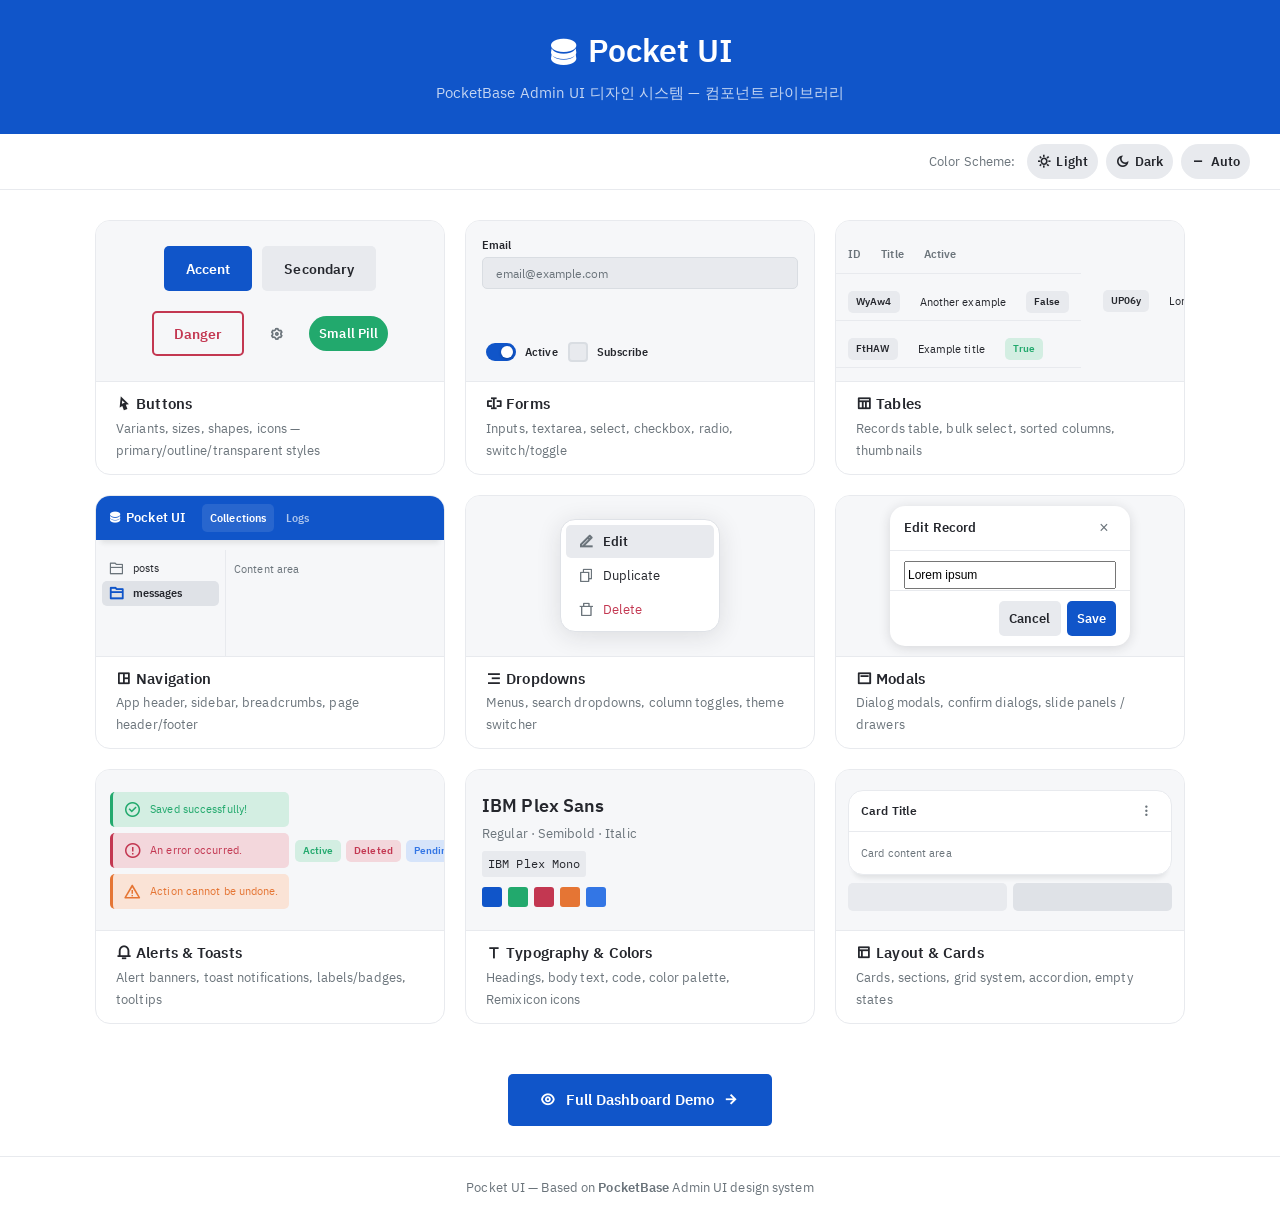
==== index.html @ 9f8cbbcb "Init Pocket UI" ====
<!DOCTYPE html>
<html lang="ko" data-color-scheme="light">
<head>
    <meta charset="UTF-8">
    <meta name="viewport" content="width=device-width, initial-scale=1.0">
    <title>Pocket UI — Component Library</title>
    <link rel="stylesheet" href="lib/fonts/remixicon/remixicon.css">
    <link rel="stylesheet" href="common.css">
    <link rel="stylesheet" href="components/css/typography.css">
    <link rel="stylesheet" href="components/css/buttons.css">
    <link rel="stylesheet" href="components/css/forms.css">
    <link rel="stylesheet" href="components/css/navigation.css">
    <link rel="stylesheet" href="components/css/dropdowns.css">
    <link rel="stylesheet" href="components/css/tables.css">
    <link rel="stylesheet" href="components/css/modals.css">
    <link rel="stylesheet" href="components/css/alerts.css">
    <link rel="stylesheet" href="components/css/loader.css">
    <link rel="stylesheet" href="components/css/layout.css">
    <style>
        .hero {
            background: var(--accentColor);
            color: #fff;
            padding: var(--spacing) var(--smSpacing);
            text-align: center;
        }
        .hero h1 { color: #fff; margin-bottom: 8px; font-size: 32px; }
        .hero p { color: rgba(255,255,255,0.75); margin: 0; font-size: var(--lgFontSize); }
        .components-grid {
            display: grid;
            grid-template-columns: repeat(auto-fill, minmax(280px, 1fr));
            gap: var(--smSpacing);
            padding: var(--spacing);
            max-width: var(--lgWrapperWidth);
            margin: 0 auto;
        }
        .component-card {
            display: flex;
            flex-direction: column;
            background: var(--surfaceColor);
            border: 1px solid var(--surfaceAlt2Color);
            border-radius: var(--lgBorderRadius);
            overflow: hidden;
            text-decoration: none;
            transition: box-shadow var(--animationSpeed), transform var(--animationSpeed);
        }
        .component-card:hover {
            box-shadow: 0 4px 20px rgba(34,36,42,0.10);
            transform: translateY(-2px);
            text-decoration: none;
        }
        .card-preview {
            height: 160px;
            display: flex;
            align-items: center;
            justify-content: center;
            gap: 10px;
            padding: var(--smSpacing);
            background: var(--surfaceAlt1Color);
            flex-wrap: wrap;
            overflow: hidden;
            pointer-events: none;
        }
        .card-info {
            padding: var(--tableSpacing) var(--smSpacing);
            border-top: 1px solid var(--surfaceAlt2Color);
        }
        .card-info h4 {
            font-size: var(--lgFontSize);
            margin-bottom: 4px;
            color: var(--surfaceTxtColor);
        }
        .card-info p {
            font-size: var(--smFontSize);
            color: var(--surfaceTxtHintColor);
            margin: 0;
        }
        .theme-bar {
            display: flex;
            align-items: center;
            justify-content: flex-end;
            gap: var(--siblingSpacing);
            padding: 10px var(--spacing);
            border-bottom: 1px solid var(--surfaceAlt2Color);
            background: var(--surfaceColor);
        }
        .theme-bar span {
            font-size: var(--smFontSize);
            color: var(--surfaceTxtHintColor);
            margin-right: 4px;
        }
    </style>
</head>
<body>

<div class="hero">
    <h1><i class="ri-database-2-fill" aria-hidden="true" style="vertical-align:middle;margin-right:8px;"></i>Pocket UI</h1>
    <p>PocketBase Admin UI 디자인 시스템 — 컴포넌트 라이브러리</p>
</div>

<div class="theme-bar">
    <span>Color Scheme:</span>
    <button class="btn sm pill secondary" data-theme-btn="light">
        <i class="ri-sun-line"></i> Light
    </button>
    <button class="btn sm pill secondary" data-theme-btn="dark">
        <i class="ri-moon-line"></i> Dark
    </button>
    <button class="btn sm pill secondary" data-theme-btn="auto">
        <i class="ri-subtract-line"></i> Auto
    </button>
</div>

<div class="components-grid">

    <!-- Buttons -->
    <a href="pages/buttons.html" class="component-card">
        <div class="card-preview">
            <button class="btn accent">Accent</button>
            <button class="btn secondary">Secondary</button>
            <button class="btn outline danger">Danger</button>
            <button class="btn circle transparent secondary"><i class="ri-settings-3-line"></i></button>
            <button class="btn sm pill success">Small Pill</button>
        </div>
        <div class="card-info">
            <h4><i class="ri-cursor-line" aria-hidden="true"></i> Buttons</h4>
            <p>Variants, sizes, shapes, icons — primary/outline/transparent styles</p>
        </div>
    </a>

    <!-- Forms -->
    <a href="pages/forms.html" class="component-card">
        <div class="card-preview" style="flex-direction:column; align-items:stretch; padding: 16px;">
            <div class="field" style="gap:4px;">
                <label style="font-size:11px; font-weight:600;">Email</label>
                <input type="text" placeholder="email@example.com" style="height:32px; font-size:12px; pointer-events:none;">
            </div>
            <div style="display:flex; gap:6px; margin-top:6px;">
                <div class="field" style="flex-direction:row;align-items:center;gap:6px;flex:0 0 auto;">
                    <input type="checkbox" class="switch sm" checked style="pointer-events:none;">
                    <label style="font-size:11px;margin:0;">Active</label>
                </div>
                <div class="field" style="flex-direction:row;align-items:center;gap:6px;flex:0 0 auto;">
                    <input type="checkbox" id="idx-chk" style="pointer-events:none;">
                    <label for="idx-chk" style="font-size:11px;margin:0;">Subscribe</label>
                </div>
            </div>
        </div>
        <div class="card-info">
            <h4><i class="ri-input-field" aria-hidden="true"></i> Forms</h4>
            <p>Inputs, textarea, select, checkbox, radio, switch/toggle</p>
        </div>
    </a>

    <!-- Tables -->
    <a href="pages/tables.html" class="component-card">
        <div class="card-preview" style="padding:0; align-items:stretch; flex-direction:column;">
            <div style="padding:8px 12px; background:var(--surfaceAlt1Color); font-size:11px; font-weight:600; color:var(--surfaceTxtHintColor); display:flex; gap:20px; border-bottom:1px solid var(--surfaceAlt2Color);">
                <span>ID</span><span>Title</span><span>Active</span>
            </div>
            <div style="padding:7px 12px; font-size:11px; border-bottom:1px solid var(--surfaceAlt2Color); display:flex; gap:20px;">
                <span class="label" style="font-size:10px;">WyAw4</span>
                <span>Another example</span>
                <span class="label" style="font-size:10px;">False</span>
            </div>
            <div style="padding:7px 12px; font-size:11px; border-bottom:1px solid var(--surfaceAlt2Color); display:flex; gap:20px;">
                <span class="label" style="font-size:10px;">FtHAW</span>
                <span>Example title</span>
                <span class="label success" style="font-size:10px;">True</span>
            </div>
            <div style="padding:7px 12px; font-size:11px; display:flex; gap:20px;">
                <span class="label" style="font-size:10px;">UP06y</span>
                <span>Lorem ipsum</span>
                <span class="label" style="font-size:10px;">False</span>
            </div>
        </div>
        <div class="card-info">
            <h4><i class="ri-table-line" aria-hidden="true"></i> Tables</h4>
            <p>Records table, bulk select, sorted columns, thumbnails</p>
        </div>
    </a>

    <!-- Navigation -->
    <a href="pages/navigation.html" class="component-card">
        <div class="card-preview" style="padding:0; flex-direction:column; align-items:stretch; justify-content:flex-start;">
            <header class="app-header accent-surface" style="height:44px; padding:0 12px; flex-shrink:0;">
                <span style="color:#fff; font-weight:600; font-size:13px;"><i class="ri-database-2-fill" style="margin-right:4px;"></i>Pocket UI</span>
                <div style="display:flex; gap:4px; margin-left:8px;">
                    <span class="header-link active" style="height:28px; padding:0 8px; font-size:11px;">Collections</span>
                    <span class="header-link" style="height:28px; padding:0 8px; font-size:11px;">Logs</span>
                </div>
            </header>
            <div style="display:flex; flex:1; min-height:0; overflow:hidden;">
                <div class="page-sidebar" style="width:130px; min-height:0;">
                    <div style="padding:6px;">
                        <button class="nav-item" style="font-size:11px; padding:4px 6px;"><i class="ri-folder-2-line"></i><span>posts</span></button>
                        <button class="nav-item active" style="font-size:11px; padding:4px 6px;"><i class="ri-folder-2-line"></i><span>messages</span></button>
                    </div>
                </div>
                <div style="flex:1; padding:8px; font-size:11px; color:var(--surfaceTxtHintColor);">Content area</div>
            </div>
        </div>
        <div class="card-info">
            <h4><i class="ri-layout-2-line" aria-hidden="true"></i> Navigation</h4>
            <p>App header, sidebar, breadcrumbs, page header/footer</p>
        </div>
    </a>

    <!-- Dropdowns -->
    <a href="pages/dropdowns.html" class="component-card">
        <div class="card-preview">
            <div style="position:relative;">
                <div class="dropdown" style="position:static; display:flex; min-width:160px; pointer-events:none;">
                    <button class="dropdown-item active"><i class="ri-edit-2-line"></i> Edit</button>
                    <button class="dropdown-item"><i class="ri-file-copy-line"></i> Duplicate</button>
                    <button class="dropdown-item txt-danger"><i class="ri-delete-bin-7-line"></i> Delete</button>
                </div>
            </div>
        </div>
        <div class="card-info">
            <h4><i class="ri-menu-3-line" aria-hidden="true"></i> Dropdowns</h4>
            <p>Menus, search dropdowns, column toggles, theme switcher</p>
        </div>
    </a>

    <!-- Modals -->
    <a href="pages/modals.html" class="component-card">
        <div class="card-preview" style="flex-direction:column; padding:10px;">
            <div class="modal" style="position:static; max-width:240px; animation:none; transform:none; box-shadow:0 2px 12px rgba(34,36,42,0.15); pointer-events:none;">
                <div class="modal-header" style="padding:10px 14px;">
                    <span class="modal-title" style="font-size:13px;">Edit Record</span>
                    <button class="modal-close-btn" style="width:24px;height:24px;font-size:16px;">×</button>
                </div>
                <div class="modal-content" style="padding:10px 14px;">
                    <input type="text" value="Lorem ipsum" style="font-size:12px; height:28px; width:100%;">
                </div>
                <div class="modal-footer" style="padding:10px 14px; gap:6px;">
                    <button class="btn sm secondary">Cancel</button>
                    <button class="btn sm accent">Save</button>
                </div>
            </div>
        </div>
        <div class="card-info">
            <h4><i class="ri-layout-top-2-line" aria-hidden="true"></i> Modals</h4>
            <p>Dialog modals, confirm dialogs, slide panels / drawers</p>
        </div>
    </a>

    <!-- Alerts -->
    <a href="pages/alerts.html" class="component-card">
        <div class="card-preview" style="flex-direction:column; align-items:stretch; padding: 10px 14px; gap:6px;">
            <div class="alert success" style="padding:6px 10px; font-size:11px;">
                <i class="ri-checkbox-circle-line"></i>
                <span>Saved successfully!</span>
            </div>
            <div class="alert danger" style="padding:6px 10px; font-size:11px;">
                <i class="ri-error-warning-line"></i>
                <span>An error occurred.</span>
            </div>
            <div class="alert warning" style="padding:6px 10px; font-size:11px;">
                <i class="ri-alert-line"></i>
                <span>Action cannot be undone.</span>
            </div>
            <div style="display:flex; gap:5px; margin-top:2px;">
                <span class="label success" style="font-size:10px;">Active</span>
                <span class="label danger" style="font-size:10px;">Deleted</span>
                <span class="label info" style="font-size:10px;">Pending</span>
            </div>
        </div>
        <div class="card-info">
            <h4><i class="ri-notification-3-line" aria-hidden="true"></i> Alerts & Toasts</h4>
            <p>Alert banners, toast notifications, labels/badges, tooltips</p>
        </div>
    </a>

    <!-- Typography -->
    <a href="pages/typography.html" class="component-card">
        <div class="card-preview" style="flex-direction:column; align-items:flex-start; padding: 14px 16px; gap:6px;">
            <h4 style="margin:0; font-size:18px;">IBM Plex Sans</h4>
            <p style="margin:0; font-size:13px; color:var(--surfaceTxtHintColor);">Regular · Semibold · Italic</p>
            <code style="font-family:var(--monoFontFamily); font-size:12px; background:var(--surfaceAlt2Color); padding:2px 6px; border-radius:3px;">IBM Plex Mono</code>
            <div style="display:flex; gap:6px; margin-top:4px;">
                <div style="width:20px;height:20px;border-radius:3px;background:#1055c9;"></div>
                <div style="width:20px;height:20px;border-radius:3px;background:#22a96d;"></div>
                <div style="width:20px;height:20px;border-radius:3px;background:#c33751;"></div>
                <div style="width:20px;height:20px;border-radius:3px;background:#e57534;"></div>
                <div style="width:20px;height:20px;border-radius:3px;background:#3376e5;"></div>
            </div>
        </div>
        <div class="card-info">
            <h4><i class="ri-text" aria-hidden="true"></i> Typography & Colors</h4>
            <p>Headings, body text, code, color palette, Remixicon icons</p>
        </div>
    </a>

    <!-- Layout -->
    <a href="pages/layout.html" class="component-card">
        <div class="card-preview" style="flex-direction:column; align-items:stretch; padding:12px; gap:8px;">
            <div class="card" style="padding:0; pointer-events:none;">
                <div class="card-header" style="padding:8px 12px;">
                    <span class="card-title" style="font-size:12px;">Card Title</span>
                    <button class="btn sm circle transparent secondary" style="width:24px;height:24px;"><i class="ri-more-2-line" style="font-size:14px;"></i></button>
                </div>
                <div class="card-content" style="padding:10px 12px; font-size:11px; color:var(--surfaceTxtHintColor);">Card content area</div>
            </div>
            <div style="display:grid; grid-template-columns:1fr 1fr; gap:6px;">
                <div style="height:28px; background:var(--surfaceAlt2Color); border-radius:var(--borderRadius);"></div>
                <div style="height:28px; background:var(--surfaceAlt3Color); border-radius:var(--borderRadius);"></div>
            </div>
        </div>
        <div class="card-info">
            <h4><i class="ri-layout-3-line" aria-hidden="true"></i> Layout & Cards</h4>
            <p>Cards, sections, grid system, accordion, empty states</p>
        </div>
    </a>

</div>

<!-- Full Demo Page Link -->
<div style="text-align:center; padding: var(--smSpacing) var(--spacing) var(--spacing);">
    <a href="pages/demo.html" class="btn lg accent next">
        <i class="ri-eye-line"></i>
        <span>Full Dashboard Demo</span>
        <i class="ri-arrow-right-line"></i>
    </a>
</div>

<footer style="text-align:center; padding: var(--smSpacing); border-top: 1px solid var(--surfaceAlt2Color); color: var(--surfaceTxtHintColor); font-size: var(--smFontSize);">
    Pocket UI — Based on <strong>PocketBase</strong> Admin UI design system
</footer>

<script src="components/js/theme.js"></script>
</body>
</html>
---- common.css ----
/* =========================================================
   Pocket UI — common.css
   Design system based on PocketBase Admin UI
   ========================================================= */

/* --- Fonts --- */
@font-face {
    font-display: block;
    font-family: "IBM Plex Sans";
    font-style: normal;
    font-weight: 400;
    src: url(lib/fonts/ibm-plex-sans/ibm-plex-sans-regular.woff2) format("woff2");
}
@font-face {
    font-display: block;
    font-family: "IBM Plex Sans";
    font-style: italic;
    font-weight: 400;
    src: url(lib/fonts/ibm-plex-sans/ibm-plex-sans-italic.woff2) format("woff2");
}
@font-face {
    font-display: block;
    font-family: "IBM Plex Sans";
    font-style: normal;
    font-weight: 600;
    src: url(lib/fonts/ibm-plex-sans/ibm-plex-sans-600.woff2) format("woff2");
}
@font-face {
    font-display: swap;
    font-family: "IBM Plex Mono";
    font-style: normal;
    font-weight: 400;
    src: url(lib/fonts/ibm-plex-mono/ibm-plex-mono-regular.woff2) format("woff2");
}
@font-face {
    font-display: swap;
    font-family: "IBM Plex Mono";
    font-style: normal;
    font-weight: 600;
    src: url(lib/fonts/ibm-plex-mono/ibm-plex-mono-600.woff2) format("woff2");
}

/* --- Design Tokens (Light Theme) --- */
:root {
    /* Typography */
    --fontFamily: "IBM Plex Sans", system-ui, -apple-system, sans-serif;
    --monoFontFamily: "IBM Plex Mono", "Courier New", monospace;
    --fontSize: 14px;
    --smFontSize: 13px;
    --lgFontSize: 15px;
    --lineHeight: 22px;
    --smLineHeight: 16px;
    --lgLineHeight: 24px;

    /* Spacing */
    --spacing: 30px;
    --smSpacing: 20px;
    --sidebarSpacing: 14px;
    --tableSpacing: 12px;
    --siblingSpacing: 8px;
    --gridGap: 20px;

    /* Sizes */
    --btnHeight: 45px;
    --smBtnHeight: 35px;
    --lgBtnHeight: 52px;
    --borderRadius: 5px;
    --lgBorderRadius: 15px;
    --inputPadding: 13px;
    --inputBorderRadius: var(--borderRadius);
    --checkboxSize: 20px;

    /* Layout */
    --pageSidebarWidth: 240px;
    --wrapperWidth: 840px;
    --smWrapperWidth: 430px;
    --lgWrapperWidth: 1150px;

    /* Shadows */
    --boxShadow: 0px 8px 5px -5px #2224241a;
    --leftBoxShadow: -1px 0px 5px 0 #2224241a;
    --rightBoxShadow: 1px 0px 5px 0 #2224241a;
    --topScrollShadow: 0px 2px 8px 1px #22242426;
    --bottomScrollShadow: 0px -2px 8px 1px #22242426;
    --leftScrollShadow: 3px 0px 5px 0px #22242433;
    --rightScrollShadow: -3px 0px 5px 0px #22242433;

    /* Animations */
    --animationSpeed: 0.15s;
    --activeAnimationSpeed: 70ms;
    --modalAnimationSpeed: 0.2s;
    --slideAnimationSpeed: 0.2s;
    --loaderAnimationSpeed: 1.2s;

    /* Brand Colors */
    --accentColor: #1055c9;
    --accentTxtColor: #fff;
    --accentTxtHintColor: color-mix(in srgb, var(--accentTxtColor), transparent 40%);
    --accentTxtDisabledColor: color-mix(in srgb, var(--accentTxtColor), transparent 50%);
    --accentAlt1Color: color-mix(in srgb, var(--accentColor), white 10%);
    --accentAlt2Color: color-mix(in srgb, var(--accentColor), white 15%);

    /* Semantic Colors */
    --primaryColor: #25272d;
    --primaryTxtColor: #fff;
    --primaryTxtHintColor: color-mix(in srgb, var(--primaryTxtColor), transparent 35%);
    --primaryTxtDisabledColor: color-mix(in srgb, var(--primaryTxtColor), transparent 50%);

    --secondaryColor: #e8eaee;
    --secondaryTxtColor: var(--primaryColor);
    --secondaryTxtHintColor: color-mix(in srgb, var(--secondaryTxtColor), transparent 35%);
    --secondaryTxtDisabledColor: color-mix(in srgb, var(--secondaryTxtColor), transparent 50%);

    --successColor: #22a96d;
    --successTxtColor: var(--primaryTxtColor);
    --successTxtHintColor: var(--primaryTxtHintColor);
    --successTxtDisabledColor: var(--primaryTxtDisabledColor);

    --dangerColor: #c33751;
    --dangerTxtColor: var(--primaryTxtColor);
    --dangerTxtHintColor: var(--primaryTxtHintColor);
    --dangerTxtDisabledColor: var(--primaryTxtDisabledColor);

    --warningColor: #e57534;
    --warningTxtColor: var(--primaryTxtColor);
    --warningTxtHintColor: var(--primaryTxtHintColor);
    --warningTxtDisabledColor: var(--primaryTxtDisabledColor);

    --infoColor: #3376e5;
    --infoTxtColor: var(--primaryTxtColor);
    --infoTxtHintColor: var(--primaryTxtHintColor);
    --infoTxtDisabledColor: var(--primaryTxtDisabledColor);

    /* Surface Colors (Light) */
    --surfaceColor: #fff;
    --surfaceAlt1Color: #f6f7f9;
    --surfaceAlt2Color: #e8eaee;
    --surfaceAlt3Color: #dfe2e7;
    --surfaceAlt4Color: #d9dde2;
    --surfaceAlt5Color: #d1d6dc;
    --surfaceTxtColor: #25272d;
    --surfaceTxtHintColor: #6b747b;
    --surfaceTxtDisabledColor: #abaeba;
    --surfaceAccentColor: color-mix(in srgb, var(--accentColor), white 80%);
    --surfaceInfoColor: color-mix(in srgb, var(--infoColor), white 80%);
    --surfaceSuccessColor: color-mix(in srgb, var(--successColor), white 80%);
    --surfaceWarningColor: color-mix(in srgb, var(--warningColor), white 80%);
    --surfaceDangerColor: color-mix(in srgb, var(--dangerColor), white 80%);

    /* Input */
    --inputColor: var(--surfaceAlt2Color);
    --inputFocusColor: var(--surfaceAlt3Color);
    --inputBorderColor: var(--surfaceAlt4Color);

    /* Selection */
    --selectionColor: #22242a38;

    /* Links */
    --linkColor: var(--surfaceTxtColor);
    --linkFocusColor: var(--surfaceTxtColor);

    /* Overlays */
    --modalOverlayColor: #22242a38;
    --tooltipTxtColor: #fff;
    --tooltipSurfaceColor: #222424e6;

    /* Prism / Code Highlighting */
    --prismBg: var(--surfaceAlt1Color);
    --prismTxtColor: var(--surfaceTxtColor);
    --prismStringColor: #22a96d;
    --prismNumberColor: #e57534;
    --prismKeywordColor: #1055c9;
    --prismPropertyColor: #c33751;
    --prismCommentColor: var(--surfaceTxtHintColor);
    --prismPunctuationColor: var(--surfaceTxtHintColor);
    --prismFunctionColor: #3376e5;
    --prismBooleanColor: #e57534;
}

/* --- Dark Theme --- */
[data-color-scheme="dark"] {
    --surfaceColor: #1f1f1f;
    --surfaceTxtColor: #dedede;
    --surfaceTxtHintColor: color-mix(in srgb, var(--surfaceTxtColor), transparent 45%);
    --surfaceTxtDisabledColor: color-mix(in srgb, var(--surfaceTxtColor), transparent 65%);
    --surfaceAlt1Color: color-mix(in srgb, var(--surfaceColor), white 3%);
    --surfaceAlt2Color: color-mix(in srgb, var(--surfaceColor), white 7%);
    --surfaceAlt3Color: color-mix(in srgb, var(--surfaceColor), white 12%);
    --surfaceAlt4Color: color-mix(in srgb, var(--surfaceColor), white 14%);
    --surfaceAlt5Color: color-mix(in srgb, var(--surfaceColor), white 16%);
    --primaryColor: #161616;
    --primaryTxtColor: var(--surfaceTxtColor);
    --primaryTxtHintColor: color-mix(in srgb, var(--primaryTxtColor), transparent 35%);
    --primaryTxtDisabledColor: color-mix(in srgb, var(--primaryTxtColor), transparent 50%);
    --secondaryColor: var(--surfaceAlt2Color);
    --secondaryTxtColor: var(--surfaceTxtColor);
    --infoColor: #4273bd;
    --infoTxtColor: var(--surfaceTxtColor);
    --surfaceInfoColor: color-mix(in srgb, var(--infoColor), var(--surfaceColor) 45%);
    --successColor: #27865d;
    --successTxtColor: var(--surfaceTxtColor);
    --surfaceSuccessColor: color-mix(in srgb, var(--successColor), var(--surfaceColor) 45%);
    --warningColor: #cf4e17;
    --warningTxtColor: var(--surfaceTxtColor);
    --surfaceWarningColor: color-mix(in srgb, var(--warningColor), var(--surfaceColor) 45%);
    --dangerColor: #bb303e;
    --dangerTxtColor: var(--surfaceTxtColor);
    --surfaceDangerColor: color-mix(in srgb, var(--dangerColor), var(--surfaceColor) 45%);
    --selectionColor: #ffffff38;
    --modalOverlayColor: #00000073;
    --tooltipTxtColor: var(--surfaceTxtColor);
    --boxShadow: 0px 8px 5px -5px #0000004d;
    --leftBoxShadow: -1px 0px 5px 0 #0000004d;
    --rightBoxShadow: 1px 0px 5px 0 #0000004d;
    --topScrollShadow: 0px 2px 8px 1px #00000073;
    --bottomScrollShadow: 0px -2px 8px 1px #00000073;

    /* Prism / Code Highlighting (dark overrides) */
    --prismBg: color-mix(in srgb, var(--surfaceColor), black 20%);
    --prismStringColor: #4ade80;
    --prismNumberColor: #fb923c;
    --prismKeywordColor: #60a5fa;
    --prismPropertyColor: #f87171;
    --prismFunctionColor: #93c5fd;
    --prismBooleanColor: #fb923c;
}

@media (prefers-color-scheme: dark) {
    [data-color-scheme="auto"] {
        --surfaceColor: #1f1f1f;
        --surfaceTxtColor: #dedede;
        --surfaceTxtHintColor: color-mix(in srgb, var(--surfaceTxtColor), transparent 45%);
        --surfaceTxtDisabledColor: color-mix(in srgb, var(--surfaceTxtColor), transparent 65%);
        --surfaceAlt1Color: color-mix(in srgb, var(--surfaceColor), white 3%);
        --surfaceAlt2Color: color-mix(in srgb, var(--surfaceColor), white 7%);
        --surfaceAlt3Color: color-mix(in srgb, var(--surfaceColor), white 12%);
        --surfaceAlt4Color: color-mix(in srgb, var(--surfaceColor), white 14%);
        --surfaceAlt5Color: color-mix(in srgb, var(--surfaceColor), white 16%);
        --primaryColor: #161616;
        --primaryTxtColor: var(--surfaceTxtColor);
        --secondaryColor: var(--surfaceAlt2Color);
        --secondaryTxtColor: var(--surfaceTxtColor);
        --infoColor: #4273bd;
        --successColor: #27865d;
        --warningColor: #cf4e17;
        --dangerColor: #bb303e;
        --selectionColor: #ffffff38;
        --modalOverlayColor: #00000073;
        --boxShadow: 0px 8px 5px -5px #0000004d;
        --leftBoxShadow: -1px 0px 5px 0 #0000004d;
        --rightBoxShadow: 1px 0px 5px 0 #0000004d;
    }
}

/* --- Accent Surface --- */
.accent-surface {
    --surfaceColor: var(--accentColor);
    --surfaceTxtColor: #fff;
    --surfaceTxtHintColor: color-mix(in srgb, var(--surfaceTxtColor), transparent 35%);
    --surfaceTxtDisabledColor: color-mix(in srgb, var(--surfaceTxtColor), transparent 60%);
    --surfaceAlt1Color: color-mix(in srgb, var(--surfaceColor), white 5%);
    --surfaceAlt2Color: color-mix(in srgb, var(--surfaceColor), white 10%);
    --surfaceAlt3Color: color-mix(in srgb, var(--surfaceColor), white 20%);
    --surfaceAlt4Color: color-mix(in srgb, var(--surfaceColor), white 30%);
    --surfaceAlt5Color: color-mix(in srgb, var(--surfaceColor), white 40%);
    --inputColor: var(--surfaceAlt3Color);
    --inputFocusColor: var(--surfaceAlt4Color);
    --inputBorderColor: var(--surfaceAlt5Color);
    --selectionColor: var(--surfaceAccentColor);
    --linkColor: var(--surfaceTxtHintColor);
    --linkFocusColor: var(--surfaceTxtColor);
}

/* --- Reset & Base --- */
*, *::before, *::after {
    box-sizing: border-box;
}

html {
    font-size: var(--fontSize);
    line-height: var(--lineHeight);
    -webkit-text-size-adjust: 100%;
}

body {
    margin: 0;
    padding: 0;
    font-family: var(--fontFamily);
    font-size: var(--fontSize);
    line-height: var(--lineHeight);
    letter-spacing: 0.1px;
    color: var(--surfaceTxtColor);
    background: var(--surfaceColor);
    -webkit-font-smoothing: antialiased;
    -moz-osx-font-smoothing: grayscale;
}

::selection {
    background: var(--selectionColor);
}

h1, h2, h3, h4, h5, h6 {
    margin: 0 0 var(--smSpacing);
    font-weight: 600;
    line-height: 1.3;
    color: var(--surfaceTxtColor);
}

h1 { font-size: 28px; }
h2 { font-size: 24px; }
h3 { font-size: 20px; }
h4 { font-size: 18px; }
h5 { font-size: 16px; }
h6 { font-size: var(--lgFontSize); }

p {
    margin: 0 0 var(--smSpacing);
}

a {
    color: var(--linkColor);
    text-decoration: none;
    transition: opacity var(--animationSpeed);
}
a:hover, a:focus-visible {
    color: var(--linkFocusColor);
    text-decoration: underline;
}

hr {
    border: none;
    border-top: 1px solid var(--surfaceAlt2Color);
    margin: 5px 0;
}

code, pre {
    font-family: var(--monoFontFamily);
    font-size: var(--smFontSize);
}

img {
    max-width: 100%;
    display: block;
}

/* --- Scrollbar --- */
::-webkit-scrollbar {
    width: 5px;
    height: 5px;
}
::-webkit-scrollbar-track {
    background: transparent;
}
::-webkit-scrollbar-thumb {
    border-radius: 10px;
    background: var(--surfaceAlt3Color);
}
::-webkit-scrollbar-thumb:hover {
    background: var(--surfaceAlt5Color);
}

/* --- Layout --- */
.app {
    display: flex;
    flex-direction: column;
    min-height: 100vh;
    background: var(--surfaceColor);
}

.page {
    display: flex;
    flex: 1;
    overflow: hidden;
}

.page-content {
    flex: 1;
    overflow: auto;
    padding: var(--spacing);
}

.page-content.full-height {
    display: flex;
    flex-direction: column;
    height: 100%;
    padding: 0;
    overflow: hidden;
}

.wrapper {
    max-width: var(--wrapperWidth);
    margin: 0 auto;
    padding: 0 var(--spacing);
}

.wrapper.sm { max-width: var(--smWrapperWidth); }
.wrapper.lg { max-width: var(--lgWrapperWidth); }

/* --- Flexbox Utilities --- */
.flex        { display: flex; }
.inline-flex { display: inline-flex; }
.flex-wrap   { flex-wrap: wrap; }
.flex-nowrap { flex-wrap: nowrap; }
.flex-col    { flex-direction: column; }
.flex-fill   { flex: 1 1 auto; }
.flex-center { align-items: center; justify-content: center; }
.items-center   { align-items: center; }
.items-start    { align-items: flex-start; }
.items-end      { align-items: flex-end; }
.justify-center { justify-content: center; }
.justify-between{ justify-content: space-between; }
.justify-end    { justify-content: flex-end; }

/* --- Display --- */
.block        { display: block; }
.inline-block { display: inline-block; }
.hidden       { display: none !important; }
.full-width   { width: 100%; }
.full-height  { height: 100%; }

/* --- Gap --- */
.gap-0   { gap: 0 !important; }
.gap-5   { gap: 5px !important; }
.gap-10  { gap: 10px !important; }
.gap-15  { gap: 15px !important; }
.gap-20  { gap: 20px !important; }
.gap-25  { gap: 25px !important; }
.gap-30  { gap: 30px !important; }
.gap-sm  { gap: var(--smSpacing) !important; }
.gap-base{ gap: var(--spacing) !important; }
.gap-auto{ gap: auto !important; }

/* --- Margin --- */
.m-0    { margin: 0 !important; }
.m-t-0  { margin-top: 0 !important; }
.m-r-0  { margin-right: 0 !important; }
.m-b-0  { margin-bottom: 0 !important; }
.m-l-0  { margin-left: 0 !important; }
.m-5    { margin: 5px !important; }
.m-t-5  { margin-top: 5px !important; }
.m-r-5  { margin-right: 5px !important; }
.m-b-5  { margin-bottom: 5px !important; }
.m-l-5  { margin-left: 5px !important; }
.m-10   { margin: 10px !important; }
.m-t-10 { margin-top: 10px !important; }
.m-r-10 { margin-right: 10px !important; }
.m-b-10 { margin-bottom: 10px !important; }
.m-l-10 { margin-left: 10px !important; }
.m-15   { margin: 15px !important; }
.m-t-15 { margin-top: 15px !important; }
.m-r-15 { margin-right: 15px !important; }
.m-b-15 { margin-bottom: 15px !important; }
.m-l-15 { margin-left: 15px !important; }
.m-20   { margin: 20px !important; }
.m-t-20 { margin-top: 20px !important; }
.m-r-20 { margin-right: 20px !important; }
.m-b-20 { margin-bottom: 20px !important; }
.m-l-20 { margin-left: 20px !important; }
.m-auto { margin: auto !important; }
.m-t-auto { margin-top: auto !important; }
.m-r-auto { margin-right: auto !important; }
.m-b-auto { margin-bottom: auto !important; }
.m-l-auto { margin-left: auto !important; }
.m-t-sm { margin-top: var(--smSpacing) !important; }
.m-r-sm { margin-right: var(--smSpacing) !important; }
.m-b-sm { margin-bottom: var(--smSpacing) !important; }
.m-l-sm { margin-left: var(--smSpacing) !important; }
.m-t-base { margin-top: var(--spacing) !important; }
.m-r-base { margin-right: var(--spacing) !important; }
.m-b-base { margin-bottom: var(--spacing) !important; }
.m-l-base { margin-left: var(--spacing) !important; }

/* --- Padding --- */
.p-0    { padding: 0 !important; }
.p-t-0  { padding-top: 0 !important; }
.p-r-0  { padding-right: 0 !important; }
.p-b-0  { padding-bottom: 0 !important; }
.p-l-0  { padding-left: 0 !important; }
.p-5    { padding: 5px !important; }
.p-t-5  { padding-top: 5px !important; }
.p-r-5  { padding-right: 5px !important; }
.p-b-5  { padding-bottom: 5px !important; }
.p-l-5  { padding-left: 5px !important; }
.p-10   { padding: 10px !important; }
.p-t-10 { padding-top: 10px !important; }
.p-r-10 { padding-right: 10px !important; }
.p-b-10 { padding-bottom: 10px !important; }
.p-l-10 { padding-left: 10px !important; }
.p-15   { padding: 15px !important; }
.p-t-15 { padding-top: 15px !important; }
.p-r-15 { padding-right: 15px !important; }
.p-b-15 { padding-bottom: 15px !important; }
.p-l-15 { padding-left: 15px !important; }
.p-20   { padding: 20px !important; }
.p-t-20 { padding-top: 20px !important; }
.p-r-20 { padding-right: 20px !important; }
.p-b-20 { padding-bottom: 20px !important; }
.p-l-20 { padding-left: 20px !important; }
.p-sm   { padding: var(--smSpacing) !important; }
.p-t-sm { padding-top: var(--smSpacing) !important; }
.p-r-sm { padding-right: var(--smSpacing) !important; }
.p-b-sm { padding-bottom: var(--smSpacing) !important; }
.p-l-sm { padding-left: var(--smSpacing) !important; }
.p-base { padding: var(--spacing) !important; }
.p-t-base { padding-top: var(--spacing) !important; }
.p-r-base { padding-right: var(--spacing) !important; }
.p-b-base { padding-bottom: var(--spacing) !important; }
.p-l-base { padding-left: var(--spacing) !important; }

/* --- Scrollable --- */
.scrollable {
    overflow: auto;
    overscroll-behavior: contain;
}
.scrollable-x { overflow-x: auto; overflow-y: hidden; }
---- components/css/typography.css ----
/* =========================================================
   Pocket UI — typography.css
   ========================================================= */

/* --- Text Size --- */
.txt-sm   { font-size: var(--smFontSize) !important; line-height: var(--smLineHeight) !important; }
.txt-base { font-size: var(--fontSize) !important; line-height: var(--lineHeight) !important; }
.txt-lg   { font-size: var(--lgFontSize) !important; line-height: var(--lgLineHeight) !important; }

/* --- Text Weight --- */
.txt-bold   { font-weight: 600 !important; }
.txt-normal { font-weight: 400 !important; }

/* --- Text Alignment --- */
.txt-center { text-align: center !important; }
.txt-left   { text-align: left !important; }
.txt-right  { text-align: right !important; }

/* --- Text Transform --- */
.txt-upper { text-transform: uppercase !important; }
.txt-lower { text-transform: lowercase !important; }

/* --- Text Overflow --- */
.txt-ellipsis {
    overflow: hidden;
    text-overflow: ellipsis;
    white-space: nowrap;
    max-width: 100%;
}
.txt-nowrap { white-space: nowrap !important; }
.txt-break  { word-break: break-all !important; }

/* --- Text Decoration --- */
.txt-strikethrough { text-decoration: line-through !important; }

/* --- Monospace / Code --- */
.txt-code {
    font-family: var(--monoFontFamily);
    font-size: var(--smFontSize);
    background: var(--surfaceAlt1Color);
    border-radius: var(--borderRadius);
    padding: 1px 5px;
}

/* --- Text Colors --- */
.txt-primary   { color: var(--surfaceTxtColor) !important; }
.txt-hint      { color: var(--surfaceTxtHintColor) !important; }
.txt-disabled  { color: var(--surfaceTxtDisabledColor) !important; }
.txt-accent    { color: var(--accentColor) !important; }
.txt-success   { color: var(--successColor) !important; }
.txt-danger    { color: var(--dangerColor) !important; }
.txt-warning   { color: var(--warningColor) !important; }
.txt-info      { color: var(--infoColor) !important; }
.txt-white     { color: #fff !important; }

/* --- Labels / Badges --- */
.label {
    display: inline-flex;
    align-items: center;
    gap: 4px;
    padding: 3px 8px;
    border-radius: var(--borderRadius);
    font-size: var(--smFontSize);
    line-height: var(--smLineHeight);
    font-weight: 600;
    background: var(--surfaceAlt2Color);
    color: var(--surfaceTxtColor);
    white-space: nowrap;
    transition: background var(--animationSpeed);
}
.label.success  { background: var(--surfaceSuccessColor); color: var(--successColor); }
.label.danger   { background: var(--surfaceDangerColor);  color: var(--dangerColor); }
.label.warning  { background: var(--surfaceWarningColor); color: var(--warningColor); }
.label.info     { background: var(--surfaceInfoColor);    color: var(--infoColor); }
.label.accent   { background: var(--surfaceAccentColor);  color: var(--accentColor); }
.label.primary  { background: var(--primaryColor);        color: var(--primaryTxtColor); }

/* --- Link Variants --- */
.link-faded {
    opacity: 0.5;
    transition: opacity var(--animationSpeed);
}
.link-faded:hover, .link-faded:focus-visible {
    opacity: 1;
}

/* --- Missing Value --- */
.missing-value {
    display: inline-block;
    width: 20px;
    height: 2px;
    background: var(--surfaceAlt4Color);
    border-radius: 2px;
    vertical-align: middle;
}
---- components/css/buttons.css ----
/* =========================================================
   Pocket UI — buttons.css
   ========================================================= */

.btn {
    --btnColor: var(--primaryColor);
    --btnTxtColor: var(--primaryTxtColor);
    --btnHoverColor: color-mix(in srgb, var(--btnColor), white 10%);
    --btnActiveColor: color-mix(in srgb, var(--btnColor), black 8%);
    --circleSize: var(--btnHeight);

    display: inline-flex;
    align-items: center;
    justify-content: center;
    gap: 7px;
    height: var(--btnHeight);
    padding: 0 var(--smSpacing);
    border: 2px solid transparent;
    border-radius: var(--borderRadius);
    font-family: var(--fontFamily);
    font-size: var(--fontSize);
    font-weight: 600;
    line-height: 1;
    letter-spacing: 0.1px;
    white-space: nowrap;
    cursor: pointer;
    user-select: none;
    text-decoration: none;
    transition:
        background var(--animationSpeed),
        border-color var(--animationSpeed),
        color var(--animationSpeed),
        opacity var(--animationSpeed);
    background: var(--btnColor);
    color: var(--btnTxtColor);
    -webkit-appearance: none;
    appearance: none;
}

.btn:hover,
.btn:focus-visible {
    background: var(--btnHoverColor);
    text-decoration: none;
    outline: none;
}

.btn:active {
    background: var(--btnActiveColor);
    transition-duration: var(--activeAnimationSpeed);
}

.btn:disabled,
.btn[disabled] {
    pointer-events: none;
    opacity: 0.5;
}

/* --- Sizes --- */
.btn.sm {
    --circleSize: var(--smBtnHeight);
    height: var(--smBtnHeight);
    padding: 0 var(--siblingSpacing);
    font-size: var(--smFontSize);
    gap: 5px;
}

.btn.lg {
    --circleSize: var(--lgBtnHeight);
    height: var(--lgBtnHeight);
    padding: 0 var(--spacing);
    font-size: var(--lgFontSize);
    gap: 9px;
}

/* --- Shapes --- */
.btn.circle {
    width: var(--circleSize);
    height: var(--circleSize);
    padding: 0;
    border-radius: 50%;
    flex-shrink: 0;
}

.btn.pill {
    border-radius: 30px;
}

.btn.block {
    width: 100%;
}

/* --- Variants --- */
.btn.secondary {
    --btnColor: var(--secondaryColor);
    --btnTxtColor: var(--secondaryTxtColor);
    --btnHoverColor: color-mix(in srgb, var(--btnColor), black 5%);
    --btnActiveColor: color-mix(in srgb, var(--btnColor), black 10%);
}

.btn.accent {
    --btnColor: var(--accentColor);
    --btnTxtColor: var(--accentTxtColor);
    --btnHoverColor: var(--accentAlt1Color);
    --btnActiveColor: color-mix(in srgb, var(--accentColor), black 10%);
}

.btn.success {
    --btnColor: var(--successColor);
    --btnTxtColor: var(--successTxtColor);
    --btnHoverColor: color-mix(in srgb, var(--btnColor), white 10%);
    --btnActiveColor: color-mix(in srgb, var(--btnColor), black 8%);
}

.btn.danger {
    --btnColor: var(--dangerColor);
    --btnTxtColor: var(--dangerTxtColor);
    --btnHoverColor: color-mix(in srgb, var(--btnColor), white 10%);
    --btnActiveColor: color-mix(in srgb, var(--btnColor), black 8%);
}

.btn.warning {
    --btnColor: var(--warningColor);
    --btnTxtColor: var(--warningTxtColor);
    --btnHoverColor: color-mix(in srgb, var(--btnColor), white 10%);
    --btnActiveColor: color-mix(in srgb, var(--btnColor), black 8%);
}

.btn.info {
    --btnColor: var(--infoColor);
    --btnTxtColor: var(--infoTxtColor);
    --btnHoverColor: color-mix(in srgb, var(--btnColor), white 10%);
    --btnActiveColor: color-mix(in srgb, var(--btnColor), black 8%);
}

/* --- Outline --- */
.btn.outline {
    background: transparent;
    border-color: currentColor;
    color: var(--surfaceTxtColor);
}
.btn.outline:hover,
.btn.outline:focus-visible {
    background: var(--surfaceAlt1Color);
}
.btn.outline:active {
    background: var(--surfaceAlt2Color);
}
.btn.outline.accent  { color: var(--accentColor); }
.btn.outline.success { color: var(--successColor); }
.btn.outline.danger  { color: var(--dangerColor); }
.btn.outline.warning { color: var(--warningColor); }
.btn.outline.info    { color: var(--infoColor); }
.btn.outline.primary { color: var(--primaryColor); }

/* --- Transparent --- */
.btn.transparent {
    background: transparent;
    color: var(--surfaceTxtColor);
}
.btn.transparent:hover,
.btn.transparent:focus-visible {
    background: var(--surfaceAlt1Color);
}
.btn.transparent:active {
    background: var(--surfaceAlt2Color);
}
.btn.transparent.secondary {
    color: var(--surfaceTxtHintColor);
}
.btn.transparent.secondary:hover,
.btn.transparent.secondary:focus-visible {
    color: var(--surfaceTxtColor);
    background: var(--surfaceAlt1Color);
}

/* --- Rotate animation (refresh button) --- */
@keyframes rotate {
    from { transform: rotate(0deg); }
    to   { transform: rotate(360deg); }
}
.btn.rotate-btn.loading i,
.rotate-btn.loading i {
    animation: rotate var(--loaderAnimationSpeed) linear infinite;
}

/* --- Next / Arrow button --- */
.btn.next i {
    will-change: transform;
    transition: transform var(--animationSpeed);
}
.btn.next:hover i {
    transform: translateX(3px);
}
---- components/css/forms.css ----
/* =========================================================
   Pocket UI — forms.css
   ========================================================= */

/* --- Field Wrapper --- */
.fields {
    display: flex;
    flex-wrap: wrap;
    gap: var(--siblingSpacing);
    align-items: flex-start;
}

.field {
    display: flex;
    flex-direction: column;
    gap: 6px;
    flex: 1;
    min-width: 0;
}

/* Vertical form layout — fields stack full-width */
.fields-col {
    flex-direction: column;
    align-items: stretch;
    gap: 12px;
}

.field label {
    font-size: var(--smFontSize);
    line-height: var(--smLineHeight);
    font-weight: 600;
    color: var(--surfaceTxtColor);
    cursor: pointer;
    user-select: none;
}

/* --- Base Input / Textarea / Select --- */
.field input:not([type="checkbox"]):not([type="radio"]),
.field textarea,
.field select,
.input {
    display: block;
    width: 100%;
    height: var(--btnHeight);
    padding: 0 var(--inputPadding);
    border: 1px solid var(--inputBorderColor);
    border-radius: var(--inputBorderRadius);
    background: var(--inputColor);
    color: var(--surfaceTxtColor);
    font-family: var(--fontFamily);
    font-size: var(--fontSize);
    line-height: var(--lineHeight);
    outline: none;
    transition:
        background var(--animationSpeed),
        border-color var(--animationSpeed);
    -webkit-appearance: none;
    appearance: none;
}

.field textarea {
    height: auto;
    min-height: 100px;
    padding: var(--tableSpacing) var(--inputPadding);
    resize: vertical;
}

.field input:not([type="checkbox"]):not([type="radio"]):hover,
.field textarea:hover,
.field select:hover {
    background: var(--inputFocusColor);
}

.field input:not([type="checkbox"]):not([type="radio"]):focus,
.field textarea:focus,
.field select:focus {
    background: var(--inputFocusColor);
    border-color: var(--accentColor);
}

.field input::placeholder,
.field textarea::placeholder {
    color: var(--surfaceTxtHintColor);
}

.field input:disabled,
.field textarea:disabled,
.field select:disabled {
    opacity: 0.6;
    pointer-events: none;
}

/* --- Addon Field (fused prefix/suffix + input in same container) --- */
/*
 * Usage: <div class="field addon">
 *            <span class="input-addon">prefix</span>
 *            <input type="text">
 *            <button class="input-addon">suffix</button>
 *        </div>
 *
 * Border lives on the CONTAINER — all children are borderless inside.
 * :has(input:focus) drives hover/focus state for the whole row.
 */
.field.addon {
    flex-direction: row;
    align-items: stretch;
    flex-wrap: nowrap;
    gap: 0;
    border: 1px solid var(--inputBorderColor);
    border-radius: var(--inputBorderRadius);
    background: var(--inputColor);
    overflow: hidden;
    transition: border-color var(--animationSpeed), background var(--animationSpeed);
}

/* hover */
.field.addon:hover {
    background: var(--inputFocusColor);
}

/* focus — triggered when any input/textarea inside is focused */
.field.addon:has(input:focus),
.field.addon:has(textarea:focus) {
    border-color: var(--accentColor);
    background: var(--inputFocusColor);
}

/* input/textarea inside: no own border, transparent bg — container handles it */
.field.addon input:not([type="checkbox"]):not([type="radio"]),
.field.addon textarea,
.field.addon .input {
    flex: 1;
    min-width: 0;
    border: none;
    border-radius: 0;
    background: transparent;
    outline: none;
    box-shadow: none;
    /* height comes from base style (var(--btnHeight)) — do not override with 100% */
}

/* separator line between addon and input */
.input-addon + input,
.input-addon + textarea,
.input-addon + .input,
input + .input-addon,
textarea + .input-addon,
.input + .input-addon {
    border-left: 1px solid var(--inputBorderColor);
    transition: border-color var(--animationSpeed);
}

.field.addon:has(input:focus) .input-addon + input,
.field.addon:has(input:focus) input + .input-addon,
.field.addon:has(textarea:focus) .input-addon + textarea,
.field.addon:has(textarea:focus) textarea + .input-addon {
    border-color: color-mix(in srgb, var(--accentColor), transparent 60%);
}

/* static prefix/suffix slot */
.input-addon {
    display: inline-flex;
    align-items: center;
    justify-content: center;
    padding: 0 var(--inputPadding);
    background: var(--surfaceAlt2Color);
    color: var(--surfaceTxtHintColor);
    font-size: var(--smFontSize);
    white-space: nowrap;
    flex-shrink: 0;
    user-select: none;
    transition: background var(--animationSpeed), color var(--animationSpeed);
    cursor: default;
}

/* clickable addon (button) */
button.input-addon {
    cursor: pointer;
    border: none;
    outline: none;
}
button.input-addon:hover {
    background: var(--surfaceAlt3Color);
    color: var(--surfaceTxtColor);
}

/* --- Select Arrow --- */
.field select {
    background-image: url("data:image/svg+xml,%3Csvg xmlns='http://www.w3.org/2000/svg' width='16' height='16' viewBox='0 0 24 24' fill='%236b747b'%3E%3Cpath d='M12 15l-6-6h12z'/%3E%3C/svg%3E");
    background-repeat: no-repeat;
    background-position: right 10px center;
    padding-right: 32px;
    cursor: pointer;
}

/* --- Checkbox & Radio --- */
.field input[type="checkbox"]:not(.switch),
.field input[type="radio"] {
    width: var(--checkboxSize);
    height: var(--checkboxSize);
    border: 2px solid var(--inputBorderColor);
    border-radius: 4px;
    background: var(--inputColor);
    cursor: pointer;
    flex-shrink: 0;
    -webkit-appearance: none;
    appearance: none;
    display: inline-flex;
    align-items: center;
    justify-content: center;
    transition: background var(--animationSpeed), border-color var(--animationSpeed);
    position: relative;
}

.field input[type="radio"] {
    border-radius: 50%;
}

.field input[type="checkbox"]:not(.switch):checked,
.field input[type="radio"]:checked {
    background: var(--accentColor);
    border-color: var(--accentColor);
}

.field input[type="checkbox"]:not(.switch):checked::after {
    content: '';
    display: block;
    width: 5px;
    height: 9px;
    border: 2px solid #fff;
    border-top: none;
    border-left: none;
    transform: rotate(45deg) translateY(-1px);
}

.field input[type="radio"]:checked::after {
    content: '';
    display: block;
    width: 6px;
    height: 6px;
    border-radius: 50%;
    background: #fff;
}

/* Checkbox/radio label alignment */
.field:has(input[type="checkbox"]:not(.switch)),
.field:has(input[type="radio"]) {
    flex-direction: row;
    align-items: center;
    gap: 8px;
}

/* --- Switch / Toggle --- */
input[type="checkbox"].switch {
    --switchW: 38px;
    --switchH: 22px;
    --thumbSize: 16px;
    width: var(--switchW);
    height: var(--switchH);
    border-radius: var(--switchH);
    border: none;
    background: var(--surfaceAlt3Color);
    cursor: pointer;
    position: relative;
    transition: background var(--animationSpeed);
    flex-shrink: 0;
    -webkit-appearance: none;
    appearance: none;
    display: inline-block;
    vertical-align: middle;
    outline: none;
    overflow: hidden;
}

input[type="checkbox"].switch::after {
    content: '';
    display: block;
    width: var(--thumbSize);
    height: var(--thumbSize);
    border-radius: 50%;
    background: #fff;
    position: absolute;
    top: 50%;
    left: 3px;
    transform: translateY(-50%);
    transition: left var(--animationSpeed);
    box-shadow: 0 1px 3px rgba(0,0,0,0.25);
    border: none;
}

input[type="checkbox"].switch:checked {
    background: var(--accentColor);
}

input[type="checkbox"].switch:checked::after {
    left: calc(var(--switchW) - var(--thumbSize) - 3px);
    transform: translateY(-50%);
    border: none;
    width: var(--thumbSize);
    height: var(--thumbSize);
    background: #fff;
    border-radius: 50%;
}

input[type="checkbox"].switch.sm {
    --switchW: 30px;
    --switchH: 18px;
    --thumbSize: 12px;
}

/* --- Field Error / Help Text --- */
.field-error {
    font-size: var(--smFontSize);
    color: var(--dangerColor);
    margin-top: 2px;
}

.field-hint {
    font-size: var(--smFontSize);
    color: var(--surfaceTxtHintColor);
    margin-top: 2px;
}

/* --- Input with icon/addon --- */
.input-icon {
    position: relative;
}
.input-icon i {
    position: absolute;
    top: 50%;
    left: var(--inputPadding);
    transform: translateY(-50%);
    color: var(--surfaceTxtHintColor);
    pointer-events: none;
}
.input-icon input {
    padding-left: calc(var(--inputPadding) + 22px);
}

/* --- Searchbar --- */
/* Full-width bar variant (page header / inline filter) */
.searchbar {
    display: flex;
    flex-wrap: nowrap;
    align-items: center;
    gap: var(--siblingSpacing);
    background: var(--surfaceColor);
    border-bottom: 1px solid var(--surfaceAlt2Color);
    padding: var(--tableSpacing) var(--smSpacing);
}

.searchbar .searchbar-input {
    flex: 1;
    min-width: 0;
    height: var(--smBtnHeight);
    padding: 0 var(--inputPadding);
    border: 1px solid var(--inputBorderColor);
    border-radius: 30px;
    background: var(--inputColor);
    color: var(--surfaceTxtColor);
    font-family: var(--fontFamily);
    font-size: var(--fontSize);
    outline: none;
    transition: border-color var(--animationSpeed), background var(--animationSpeed);
    -webkit-appearance: none;
    appearance: none;
}

.searchbar .searchbar-input:hover {
    background: var(--inputFocusColor);
}

.searchbar .searchbar-input:focus {
    border-color: var(--accentColor);
    background: var(--inputFocusColor);
}

/* --- Form Group (label + fields) --- */
.form-group {
    display: flex;
    flex-direction: column;
    gap: var(--siblingSpacing);
    margin-bottom: var(--smSpacing);
}

.form-group + .form-group {
    padding-top: var(--smSpacing);
    border-top: 1px solid var(--surfaceAlt2Color);
}
---- components/css/navigation.css ----
/* =========================================================
   Pocket UI — navigation.css
   ========================================================= */

/* --- App Header --- */
.app-header {
    display: flex;
    align-items: center;
    gap: var(--siblingSpacing);
    height: 55px;
    padding: 0 var(--smSpacing);
    background: var(--surfaceColor);
    box-shadow: var(--boxShadow);
    position: relative;
    z-index: 100;
    flex-shrink: 0;
}

.app-header.accent-surface {
    background: var(--accentColor);
}

/* --- Logo --- */
.logo {
    display: flex;
    align-items: center;
    flex-shrink: 0;
    margin-right: var(--siblingSpacing);
    text-decoration: none;
}

.logo img {
    height: 28px;
    width: auto;
}

/* --- Main Nav --- */
.app-main-nav {
    display: flex;
    align-items: center;
    gap: 2px;
    flex: 1;
}

/* --- Header Links --- */
.header-link {
    display: inline-flex;
    align-items: center;
    gap: 6px;
    height: 36px;
    padding: 0 12px;
    border-radius: var(--borderRadius);
    border: none;
    background: transparent;
    color: var(--surfaceTxtHintColor);
    font-family: var(--fontFamily);
    font-size: var(--fontSize);
    font-weight: 600;
    cursor: pointer;
    text-decoration: none;
    transition:
        background var(--animationSpeed),
        color var(--animationSpeed);
    white-space: nowrap;
    user-select: none;
}

.header-link:hover,
.header-link:focus-visible {
    background: var(--surfaceAlt1Color);
    color: var(--surfaceTxtColor);
    text-decoration: none;
    outline: none;
}

.header-link.active {
    background: var(--surfaceAlt2Color);
    color: var(--surfaceTxtColor);
}

.app-header.accent-surface .header-link {
    color: var(--surfaceTxtHintColor);
}

.app-header.accent-surface .header-link:hover,
.app-header.accent-surface .header-link.active {
    background: var(--surfaceAlt2Color);
    color: var(--surfaceTxtColor);
}

/* --- Separator --- */
.app-header-separator {
    flex: 1;
}

/* --- Sidebar --- */
.page-sidebar {
    width: var(--pageSidebarWidth);
    flex-shrink: 0;
    display: flex;
    flex-direction: column;
    background: var(--surfaceAlt1Color);
    border-right: 1px solid var(--surfaceAlt2Color);
    overflow: hidden;
    position: relative;
    transition: width var(--slideAnimationSpeed);
}

.sidebar-content {
    padding: var(--sidebarSpacing);
    flex: 1;
    overflow: auto;
}

.sidebar-search {
    padding: var(--sidebarSpacing);
    border-bottom: 1px solid var(--surfaceAlt2Color);
    flex-shrink: 0;
}

.sidebar-search .fields {
    flex-wrap: nowrap;
}

.sidebar-search input {
    --inputPadding: var(--sidebarSpacing);
    background: var(--surfaceColor);
    border-color: var(--surfaceAlt3Color);
    height: var(--smBtnHeight);
    font-size: var(--smFontSize);
}

/* --- Nav Groups --- */
.nav-group {
    margin-bottom: var(--siblingSpacing);
}

.nav-group summary {
    list-style: none;
    padding: 4px var(--sidebarSpacing);
    font-size: var(--smFontSize);
    font-weight: 600;
    color: var(--surfaceTxtHintColor);
    text-transform: uppercase;
    letter-spacing: 0.5px;
    cursor: pointer;
    user-select: none;
    border-radius: var(--borderRadius);
    transition: color var(--animationSpeed);
}

.nav-group summary::-webkit-details-marker { display: none; }

.nav-group summary:hover {
    color: var(--surfaceTxtColor);
}

/* --- Nav Items --- */
.nav-item {
    display: flex;
    align-items: center;
    gap: 8px;
    width: 100%;
    padding: 7px var(--sidebarSpacing);
    border: none;
    border-radius: var(--borderRadius);
    background: transparent;
    color: var(--surfaceTxtColor);
    font-family: var(--fontFamily);
    font-size: var(--smFontSize);
    font-weight: 400;
    cursor: pointer;
    text-align: left;
    text-decoration: none;
    transition:
        background var(--animationSpeed),
        color var(--animationSpeed);
    white-space: nowrap;
    overflow: hidden;
    position: relative;
}

.nav-item i {
    flex-shrink: 0;
    color: var(--surfaceTxtHintColor);
    font-size: 16px;
}

.nav-item .txt {
    flex: 1;
    overflow: hidden;
    text-overflow: ellipsis;
}

.nav-item:hover {
    background: var(--surfaceAlt2Color);
}

.nav-item.active {
    background: var(--surfaceAlt3Color);
    font-weight: 600;
}

.nav-item.active i {
    color: var(--accentColor);
}

/* --- Pin Button --- */
.nav-item .pin {
    opacity: 0;
    flex-shrink: 0;
    color: var(--surfaceTxtHintColor);
    font-size: 14px;
    padding: 2px;
    border-radius: 3px;
    transition: opacity var(--animationSpeed), color var(--animationSpeed);
}

.nav-item:hover .pin {
    opacity: 1;
}

.nav-item .pin:hover {
    color: var(--surfaceTxtColor);
}

/* --- New Collection Button --- */
.sidebar-content.new-collection {
    flex: 0;
    padding: var(--sidebarSpacing);
    border-top: 1px solid var(--surfaceAlt2Color);
}

/* --- Page Header --- */
.page-header {
    display: flex;
    align-items: center;
    gap: var(--siblingSpacing);
    padding: var(--smSpacing) var(--spacing);
    border-bottom: 1px solid var(--surfaceAlt2Color);
    flex-shrink: 0;
}

.page-header.compact {
    padding: var(--tableSpacing) var(--smSpacing);
}

.page-header-primary-btns {
    display: flex;
    align-items: center;
    gap: var(--siblingSpacing);
    margin-left: auto;
}

.page-header-secondary-btns {
    display: flex;
    align-items: center;
    gap: var(--siblingSpacing);
}

/* --- Breadcrumbs --- */
.breadcrumbs {
    display: flex;
    align-items: center;
    gap: 4px;
    flex: 1;
    min-width: 0;
    font-size: var(--smFontSize);
    color: var(--surfaceTxtHintColor);
}

.breadcrumbs > div {
    overflow: hidden;
    text-overflow: ellipsis;
    white-space: nowrap;
}

.breadcrumbs > div:not(:first-child)::before {
    content: '/';
    margin-right: 4px;
    opacity: 0.5;
}

.breadcrumbs > div:last-child {
    color: var(--surfaceTxtColor);
    font-weight: 600;
}

/* --- Page Footer --- */
.page-footer {
    display: flex;
    align-items: center;
    gap: var(--smSpacing);
    padding: var(--tableSpacing) var(--smSpacing);
    border-top: 1px solid var(--surfaceAlt2Color);
    font-size: var(--smFontSize);
    color: var(--surfaceTxtHintColor);
    flex-shrink: 0;
}

.total-count {
    flex: 1;
}

.credits {
    display: flex;
    align-items: center;
    gap: var(--siblingSpacing);
}

.credit-item {
    display: inline-flex;
    align-items: center;
    gap: 4px;
    color: var(--surfaceTxtHintColor);
    font-size: var(--smFontSize);
    text-decoration: none;
    transition: color var(--animationSpeed);
}

.credit-item:hover {
    color: var(--surfaceTxtColor);
    text-decoration: none;
}

/* --- Drag Handle --- */
.dragline {
    position: absolute;
    right: -3px;
    top: 0;
    bottom: 0;
    width: 6px;
    cursor: col-resize;
    z-index: 10;
}

.dragline:hover,
.dragline:active {
    background: var(--accentColor);
    opacity: 0.4;
}
---- components/css/dropdowns.css ----
/* =========================================================
   Pocket UI — dropdowns.css
   ========================================================= */

/* --- Dropdown Container --- */
.dropdown {
    display: flex;
    flex-direction: column;
    min-width: 160px;
    padding: 5px;
    background: var(--surfaceColor);
    border: 1px solid var(--surfaceAlt3Color);
    border-radius: var(--lgBorderRadius);
    box-shadow: 0 4px 24px rgba(34,36,42,0.12);
    z-index: 500;
    overflow: hidden;
    gap: 1px;
}

/* Native Popover styling */
.dropdown[popover] {
    border: none;
    margin: 0;
    inset: unset;
    overflow: visible;
}

.dropdown[popover]::backdrop {
    background: transparent;
}

/* --- Size --- */
.dropdown.sm {
    min-width: 130px;
    border-radius: var(--lgBorderRadius);
}

/* --- Position Variants --- */
.dropdown.left {
    left: auto;
    right: 0;
}

/* --- No wrap --- */
.dropdown.nowrap .dropdown-item {
    white-space: nowrap;
}

/* --- Dropdown Item --- */
.dropdown-item {
    display: flex;
    align-items: center;
    gap: 8px;
    padding: 8px 12px;
    border: none;
    border-radius: var(--borderRadius);
    background: transparent;
    color: var(--surfaceTxtColor);
    font-family: var(--fontFamily);
    font-size: var(--smFontSize);
    font-weight: 400;
    cursor: pointer;
    text-decoration: none;
    text-align: left;
    width: 100%;
    transition: background var(--animationSpeed), color var(--animationSpeed);
    white-space: nowrap;
}

.dropdown-item i {
    flex-shrink: 0;
    font-size: 16px;
    color: var(--surfaceTxtHintColor);
}

.dropdown-item:hover,
.dropdown-item:focus-visible {
    background: var(--surfaceAlt1Color);
    text-decoration: none;
    outline: none;
}

.dropdown-item.active {
    background: var(--surfaceAlt2Color);
    font-weight: 600;
}

/* --- Light variant (subtle) --- */
.dropdown-item-light {
    font-size: var(--smFontSize);
    padding: 7px 10px;
}

/* --- Manage action --- */
.dropdown-item-manage {
    color: var(--surfaceTxtColor);
}

/* --- Logout / Danger --- */
.dropdown-item-logout,
.dropdown-item.txt-danger {
    color: var(--dangerColor) !important;
}

.dropdown-item-logout:hover,
.dropdown-item.txt-danger:hover {
    background: var(--surfaceDangerColor);
}

/* --- Dropdown Search --- */
.dropdown-search {
    padding: 5px;
    border-bottom: 1px solid var(--surfaceAlt2Color);
    margin-bottom: 3px;
}

.dropdown-search input {
    width: 100%;
    height: 30px;
    padding: 0 10px;
    border: 1px solid var(--inputBorderColor);
    border-radius: var(--borderRadius);
    background: var(--inputColor);
    color: var(--surfaceTxtColor);
    font-family: var(--fontFamily);
    font-size: var(--smFontSize);
    outline: none;
}

/* --- Popover trigger --- */
[popovertarget] {
    position: relative;
}

/* Fake dropdown for demo (non-popover fallback) */
.dropdown-wrapper {
    position: relative;
    display: inline-flex;
}

.dropdown-wrapper .dropdown {
    position: absolute;
    top: calc(100% + 5px);
    left: 0;
    display: none;
}

.dropdown-wrapper.open .dropdown {
    display: flex;
}

.dropdown-wrapper.left .dropdown {
    left: auto;
    right: 0;
}
---- components/css/tables.css ----
/* =========================================================
   Pocket UI — tables.css
   ========================================================= */

/* --- Table Wrapper --- */
.page-table-wrapper {
    flex: 1;
    overflow: auto;
    position: relative;
}

/* --- Records Table --- */
.records-table {
    width: 100%;
    border-collapse: collapse;
    font-size: var(--fontSize);
    table-layout: auto;
}

.records-table thead {
    background: var(--surfaceAlt1Color);
}

.records-table thead.sticky {
    position: sticky;
    top: 0;
    z-index: 10;
    box-shadow: var(--bottomScrollShadow);
}

.records-table th,
.records-table td {
    padding: var(--tableSpacing) var(--smSpacing);
    text-align: left;
    vertical-align: middle;
    border-bottom: 1px solid var(--surfaceAlt2Color);
    white-space: nowrap;
}

.records-table th {
    font-weight: 600;
    font-size: var(--smFontSize);
    color: var(--surfaceTxtHintColor);
    user-select: none;
}

/* --- Sort Handle --- */
.sort-handle {
    cursor: pointer;
}

.sort-handle:hover {
    color: var(--surfaceTxtColor);
}

.sort-handle.asc::after,
.sort-handle.desc::after {
    content: '';
    display: inline-block;
    width: 0;
    height: 0;
    margin-left: 5px;
    vertical-align: middle;
}

.sort-handle.asc::after {
    border-left: 4px solid transparent;
    border-right: 4px solid transparent;
    border-bottom: 5px solid var(--accentColor);
}

.sort-handle.desc::after {
    border-left: 4px solid transparent;
    border-right: 4px solid transparent;
    border-top: 5px solid var(--accentColor);
}

/* --- Table Body Rows --- */
.records-table tbody tr {
    cursor: pointer;
    transition: background var(--animationSpeed);
}

.records-table tbody tr:hover,
.records-table tbody tr:focus {
    background: var(--surfaceAlt1Color);
    outline: none;
}

.records-table tbody tr.selected {
    background: var(--surfaceAccentColor);
}

/* --- Bulk Select Column --- */
.col-bulk-select {
    width: 42px;
    padding-right: 0 !important;
    flex-shrink: 0;
}

/* --- Meta Column --- */
.col-meta {
    width: 50px;
    text-align: right;
    color: var(--surfaceTxtHintColor);
}

/* --- Record Field Views --- */
.record-field-view {
    display: inline-flex;
    align-items: center;
    max-width: 280px;
    overflow: hidden;
}

.record-field-view .txt {
    overflow: hidden;
    text-overflow: ellipsis;
    white-space: nowrap;
}

/* --- Bulk Action Bar --- */
.bulkbar-wrapper {
    position: sticky;
    bottom: 0;
    left: 0;
    right: 0;
    pointer-events: none;
}

.bulkbar {
    display: flex;
    align-items: center;
    gap: var(--siblingSpacing);
    padding: var(--tableSpacing) var(--smSpacing);
    background: var(--surfaceColor);
    border-top: 1px solid var(--surfaceAlt2Color);
    box-shadow: var(--topScrollShadow);
    pointer-events: all;
    font-size: var(--smFontSize);
}

/* --- Responsive Table --- */
@media (max-width: 768px) {
    .responsive-table {
        display: block;
        overflow-x: auto;
        -webkit-overflow-scrolling: touch;
    }
}

/* --- Table Utility --- */
.load-more-btn {
    width: 100%;
    border-radius: 0;
    border-top: 1px solid var(--surfaceAlt2Color);
    height: var(--smBtnHeight);
}

/* --- Formatted Date --- */
.formatted-date {
    display: flex;
    flex-direction: column;
    gap: 2px;
    font-size: var(--smFontSize);
}

.formatted-date .primary-date {
    font-weight: 600;
    color: var(--surfaceTxtColor);
}

.formatted-date .secondary-date {
    color: var(--surfaceTxtHintColor);
    font-size: 12px;
}

.formatted-date.short .secondary-date {
    display: none;
}

.formatted-date.short:hover .secondary-date {
    display: block;
}

/* --- Thumbnail --- */
.thumb {
    display: inline-flex;
    align-items: center;
    justify-content: center;
    --thumbSize: var(--btnHeight);
    width: var(--thumbSize);
    height: var(--thumbSize);
    border-radius: var(--borderRadius);
    overflow: hidden;
    background: var(--surfaceAlt2Color);
    border: none;
    cursor: pointer;
    flex-shrink: 0;
    transition: opacity var(--animationSpeed);
}

.thumb.sm {
    --thumbSize: var(--smBtnHeight);
}

.thumb img {
    width: 100%;
    height: 100%;
    object-fit: cover;
}

.thumb:hover {
    opacity: 0.8;
}

/* --- Copy to Clipboard --- */
.copy-to-clipboard {
    display: inline-flex;
    align-items: center;
    justify-content: center;
    width: 20px;
    height: 20px;
    border: none;
    background: transparent;
    color: var(--surfaceTxtHintColor);
    cursor: pointer;
    border-radius: 3px;
    flex-shrink: 0;
    transition: color var(--animationSpeed), background var(--animationSpeed);
    padding: 0;
    font-size: 14px;
}

.copy-to-clipboard:hover {
    color: var(--surfaceTxtColor);
    background: var(--surfaceAlt2Color);
}
---- components/css/modals.css ----
/* =========================================================
   Pocket UI — modals.css
   ========================================================= */

/* --- Overlay --- */
.modal-overlay {
    position: fixed;
    inset: 0;
    background: var(--modalOverlayColor);
    z-index: 900;
    display: flex;
    align-items: center;
    justify-content: center;
    padding: var(--spacing);
    animation: overlayIn var(--modalAnimationSpeed) ease;
}

.modal-overlay.hidden {
    display: none;
}

@keyframes overlayIn {
    from { opacity: 0; }
    to   { opacity: 1; }
}

/* --- Modal --- */
.modal {
    display: flex;
    flex-direction: column;
    width: 100%;
    max-width: var(--smWrapperWidth);
    max-height: calc(100vh - var(--spacing) * 2);
    background: var(--surfaceColor);
    border-radius: var(--lgBorderRadius);
    box-shadow: 0 8px 40px rgba(34,36,42,0.18);
    animation: modalIn var(--modalAnimationSpeed) ease;
    overflow: hidden;
}

.modal.lg {
    max-width: var(--wrapperWidth);
}

.modal.xl {
    max-width: var(--lgWrapperWidth);
}

@keyframes modalIn {
    from {
        opacity: 0;
        transform: scale(0.96) translateY(8px);
    }
    to {
        opacity: 1;
        transform: scale(1) translateY(0);
    }
}

/* --- Modal Header --- */
.modal-header {
    display: flex;
    align-items: center;
    gap: var(--siblingSpacing);
    padding: var(--smSpacing);
    border-bottom: 1px solid var(--surfaceAlt2Color);
    flex-shrink: 0;
}

.modal-title {
    flex: 1;
    font-size: var(--lgFontSize);
    font-weight: 600;
    color: var(--surfaceTxtColor);
    overflow: hidden;
    text-overflow: ellipsis;
    white-space: nowrap;
}

.modal-close-btn {
    flex-shrink: 0;
    display: flex;
    align-items: center;
    justify-content: center;
    width: var(--smBtnHeight);
    height: var(--smBtnHeight);
    border: none;
    border-radius: 50%;
    background: transparent;
    color: var(--surfaceTxtHintColor);
    cursor: pointer;
    font-size: 20px;
    transition: background var(--animationSpeed), color var(--animationSpeed);
    padding: 0;
}

.modal-close-btn:hover {
    background: var(--surfaceAlt2Color);
    color: var(--surfaceTxtColor);
}

/* --- Modal Content --- */
.modal-content {
    flex: 1;
    overflow: auto;
    padding: var(--smSpacing);
}

/* --- Modal Footer --- */
.modal-footer {
    display: flex;
    align-items: center;
    justify-content: flex-end;
    gap: var(--siblingSpacing);
    padding: var(--smSpacing);
    border-top: 1px solid var(--surfaceAlt2Color);
    flex-shrink: 0;
}

/* --- Slide Panel (drawer) --- */
.slide-panel {
    position: fixed;
    top: 0;
    right: 0;
    bottom: 0;
    width: 480px;
    max-width: 100%;
    background: var(--surfaceColor);
    box-shadow: var(--leftBoxShadow);
    z-index: 900;
    display: flex;
    flex-direction: column;
    animation: slideIn var(--slideAnimationSpeed) ease;
}

@keyframes slideIn {
    from { transform: translateX(100%); }
    to   { transform: translateX(0); }
}

/* --- API Preview Modal --- */
.api-preview-modal {
    display: flex;
    width: 100%;
    overflow: hidden;
}

.api-preview-sidebar {
    width: 210px;
    flex-shrink: 0;
    background: var(--surfaceAlt1Color);
    border-right: 1px solid var(--surfaceAlt2Color);
    padding: 8px 0;
    overflow-y: auto;
    display: flex;
    flex-direction: column;
}

.api-preview-sidebar-title {
    padding: 6px 14px 8px;
    font-size: 11px;
    font-weight: 700;
    letter-spacing: 0.5px;
    text-transform: uppercase;
    color: var(--surfaceTxtHintColor);
    user-select: none;
}

/* Nav item in API sidebar */
.api-nav-item {
    display: flex;
    align-items: center;
    gap: 8px;
    width: 100%;
    padding: 7px 14px;
    border: none;
    background: transparent;
    color: var(--surfaceTxtColor);
    font-size: var(--smFontSize);
    font-family: var(--fontFamily);
    text-align: left;
    cursor: pointer;
    transition: background var(--animationSpeed);
}

.api-nav-item:hover {
    background: var(--surfaceAlt2Color);
}

.api-nav-item.active {
    background: var(--surfaceAlt2Color);
}

.api-nav-item.active .api-nav-label {
    font-weight: 600;
    color: var(--surfaceTxtColor);
}

/* HTTP method badge */
.http-badge {
    display: inline-flex;
    align-items: center;
    justify-content: center;
    min-width: 46px;
    padding: 2px 5px;
    border-radius: 3px;
    font-size: 10px;
    font-weight: 700;
    font-family: var(--monoFontFamily);
    letter-spacing: 0.3px;
    flex-shrink: 0;
}

.http-badge.get    { background: var(--surfaceInfoColor);    color: var(--infoColor);    }
.http-badge.post   { background: var(--surfaceSuccessColor); color: var(--successColor); }
.http-badge.patch  { background: var(--surfaceWarningColor); color: var(--warningColor); }
.http-badge.put    { background: var(--surfaceInfoColor);    color: var(--infoColor);    }
.http-badge.delete { background: var(--surfaceDangerColor);  color: var(--dangerColor);  }

/* Content area */
.api-preview-content {
    flex: 1;
    display: flex;
    flex-direction: column;
    overflow: hidden;
    min-width: 0;
}

/* Individual endpoint panel */
.api-panel {
    display: flex;
    flex-direction: column;
    flex: 1;
    overflow: hidden;
}

.api-panel[hidden] {
    display: none;
}

/* Content header row (method + path) */
.api-preview-content-header {
    display: flex;
    align-items: center;
    gap: 8px;
    padding: 9px var(--smSpacing);
    border-bottom: 1px solid var(--surfaceAlt2Color);
    font-size: var(--smFontSize);
    font-weight: 600;
    font-family: var(--monoFontFamily);
    flex-shrink: 0;
    white-space: nowrap;
    overflow: hidden;
    text-overflow: ellipsis;
}

/* Code block inside panel */
.api-preview-code {
    flex: 1;
    overflow: auto;
    margin: 0;
    border-radius: 0;
}
---- components/css/alerts.css ----
/* =========================================================
   Pocket UI — alerts.css
   ========================================================= */

/* --- Alert --- */
.alert {
    display: flex;
    align-items: flex-start;
    gap: var(--siblingSpacing);
    padding: var(--tableSpacing) var(--smSpacing);
    border-radius: var(--borderRadius);
    border-left: 3px solid currentColor;
    background: var(--surfaceAlt1Color);
    color: var(--surfaceTxtColor);
    font-size: var(--smFontSize);
    line-height: var(--lineHeight);
}

.alert i {
    flex-shrink: 0;
    font-size: 18px;
    margin-top: 1px;
}

.alert.success {
    background: var(--surfaceSuccessColor);
    color: var(--successColor);
}
.alert.danger {
    background: var(--surfaceDangerColor);
    color: var(--dangerColor);
}
.alert.warning {
    background: var(--surfaceWarningColor);
    color: var(--warningColor);
}
.alert.info {
    background: var(--surfaceInfoColor);
    color: var(--infoColor);
}
.alert.accent {
    background: var(--surfaceAccentColor);
    color: var(--accentColor);
}

/* --- Toast Notifications --- */
.toasts-container {
    position: fixed;
    bottom: var(--smSpacing);
    right: var(--smSpacing);
    z-index: 10000;
    display: flex;
    flex-direction: column;
    gap: var(--siblingSpacing);
    max-width: 380px;
    width: 100%;
    pointer-events: none;
}

.toast {
    display: flex;
    align-items: flex-start;
    gap: 10px;
    padding: 12px var(--smSpacing);
    background: var(--surfaceColor);
    border: 1px solid var(--surfaceAlt3Color);
    border-radius: var(--lgBorderRadius);
    box-shadow: 0 4px 20px rgba(34,36,42,0.14);
    pointer-events: all;
    animation: toastIn var(--slideAnimationSpeed) ease;
    position: relative;
}

@keyframes toastIn {
    from {
        opacity: 0;
        transform: translateX(20px);
    }
    to {
        opacity: 1;
        transform: translateX(0);
    }
}

.toast-icon {
    flex-shrink: 0;
    width: 22px;
    height: 22px;
    display: flex;
    align-items: center;
    justify-content: center;
    font-size: 18px;
}

.toast.success .toast-icon { color: var(--successColor); }
.toast.danger  .toast-icon { color: var(--dangerColor); }
.toast.warning .toast-icon { color: var(--warningColor); }
.toast.info    .toast-icon { color: var(--infoColor); }

.toast-content {
    flex: 1;
    font-size: var(--smFontSize);
    line-height: var(--lineHeight);
    color: var(--surfaceTxtColor);
    padding-right: 24px;
}

.toast-remove {
    position: absolute;
    top: 10px;
    right: 10px;
    display: flex;
    align-items: center;
    justify-content: center;
    width: 20px;
    height: 20px;
    border: none;
    border-radius: 3px;
    background: transparent;
    color: var(--surfaceTxtHintColor);
    cursor: pointer;
    font-size: 16px;
    padding: 0;
    transition: background var(--animationSpeed), color var(--animationSpeed);
}

.toast-remove:hover {
    background: var(--surfaceAlt2Color);
    color: var(--surfaceTxtColor);
}

/* --- Demo Alert Banner --- */
.demo-alert {
    text-align: center;
    font-size: var(--smFontSize);
    line-height: var(--smLineHeight);
    padding: 7px var(--smSpacing);
    border-bottom: 1px solid var(--surfaceAlt2Color);
    background: rgba(0, 0, 0, 0.06);
}

/* --- Tooltip --- */
.tooltip,
.pb-tooltip {
    position: absolute;
    padding: 5px 10px;
    background: var(--tooltipSurfaceColor);
    color: var(--tooltipTxtColor);
    border-radius: var(--borderRadius);
    font-size: var(--smFontSize);
    line-height: var(--smLineHeight);
    pointer-events: none;
    z-index: 9999;
    white-space: nowrap;
    box-shadow: 0 2px 8px rgba(34,36,42,0.18);
    animation: tooltipIn var(--animationSpeed) ease;
}

@keyframes tooltipIn {
    from { opacity: 0; transform: translateY(2px); }
    to   { opacity: 1; transform: translateY(0); }
}

.tooltip-bottom {
    top: calc(100% + 6px);
    left: 50%;
    transform: translateX(-50%);
}

[title]:hover .tooltip,
.has-tooltip:hover .tooltip {
    display: block;
}
---- components/css/loader.css ----
/* =========================================================
   Pocket UI — loader.css
   ========================================================= */

/* --- Spinner Loader --- */
@keyframes spin {
    0%   { transform: rotate(0deg); }
    100% { transform: rotate(360deg); }
}

.loader {
    --loaderSize: 24px;
    display: inline-block;
    width: var(--loaderSize);
    height: var(--loaderSize);
    border: 2px solid var(--surfaceAlt3Color);
    border-top-color: var(--accentColor);
    border-radius: 50%;
    animation: spin var(--loaderAnimationSpeed) linear infinite;
    flex-shrink: 0;
}

.loader.sm {
    --loaderSize: 18px;
    border-width: 2px;
}

.loader.lg {
    --loaderSize: 36px;
    border-width: 3px;
}

/* --- Skeleton Loader --- */
@keyframes shimmer {
    0%   { background-position: -500px 0; }
    100% { background-position: 500px 0; }
}

.skeleton {
    background: linear-gradient(
        90deg,
        var(--surfaceAlt1Color) 25%,
        var(--surfaceAlt2Color) 50%,
        var(--surfaceAlt1Color) 75%
    );
    background-size: 1000px 100%;
    animation: shimmer 1.5s infinite linear;
    border-radius: var(--borderRadius);
}

.skeleton-text {
    height: 14px;
    border-radius: 3px;
    margin-bottom: 6px;
}

.skeleton-text.sm  { height: 12px; width: 60%; }
.skeleton-text.lg  { height: 20px; width: 80%; }
.skeleton-rect     { border-radius: var(--borderRadius); }
.skeleton-circle   { border-radius: 50%; }

/* --- Overlay Loading State --- */
.loading-overlay {
    position: absolute;
    inset: 0;
    display: flex;
    align-items: center;
    justify-content: center;
    background: color-mix(in srgb, var(--surfaceColor), transparent 15%);
    z-index: 50;
    border-radius: inherit;
}
---- components/css/layout.css ----
/* =========================================================
   Pocket UI — layout.css
   Card, Section, Grid layout components
   ========================================================= */

/* --- Card --- */
.card {
    background: var(--surfaceColor);
    border: 1px solid var(--surfaceAlt2Color);
    border-radius: var(--lgBorderRadius);
    box-shadow: var(--boxShadow);
    overflow: hidden;
}

.card-header {
    display: flex;
    align-items: center;
    gap: var(--siblingSpacing);
    padding: var(--smSpacing);
    border-bottom: 1px solid var(--surfaceAlt2Color);
}

.card-title {
    flex: 1;
    font-weight: 600;
    font-size: var(--lgFontSize);
}

.card-content {
    padding: var(--smSpacing);
}

.card-footer {
    display: flex;
    align-items: center;
    justify-content: flex-end;
    gap: var(--siblingSpacing);
    padding: var(--smSpacing);
    border-top: 1px solid var(--surfaceAlt2Color);
    background: var(--surfaceAlt1Color);
}

/* --- Section --- */
.section {
    padding: var(--spacing) 0;
}

.section + .section {
    border-top: 1px solid var(--surfaceAlt2Color);
}

.section-title {
    font-size: var(--lgFontSize);
    font-weight: 600;
    color: var(--surfaceTxtColor);
    margin-bottom: var(--tableSpacing);
}

.section-hint {
    font-size: var(--smFontSize);
    color: var(--surfaceTxtHintColor);
    margin-bottom: var(--smSpacing);
}

/* --- Grid --- */
.grid {
    display: grid;
    gap: var(--gridGap);
}

.grid-2 { grid-template-columns: repeat(2, 1fr); }
.grid-3 { grid-template-columns: repeat(3, 1fr); }
.grid-4 { grid-template-columns: repeat(4, 1fr); }

@media (max-width: 768px) {
    .grid-2,
    .grid-3,
    .grid-4 {
        grid-template-columns: 1fr;
    }
}

/* --- Divider --- */
.divider {
    border: none;
    border-top: 1px solid var(--surfaceAlt2Color);
    margin: var(--smSpacing) 0;
}

/* --- Empty State --- */
.empty-state {
    display: flex;
    flex-direction: column;
    align-items: center;
    justify-content: center;
    padding: var(--spacing) var(--smSpacing);
    text-align: center;
    color: var(--surfaceTxtHintColor);
    gap: var(--siblingSpacing);
}

.empty-state i {
    font-size: 48px;
    opacity: 0.4;
}

.empty-state h5, .empty-state h6 {
    color: var(--surfaceTxtColor);
    margin: 0;
}

.empty-state p {
    font-size: var(--smFontSize);
    margin: 0;
    max-width: 320px;
}

/* --- Accordion --- */
.accordion {
    border: 1px solid var(--surfaceAlt2Color);
    border-radius: var(--borderRadius);
    overflow: hidden;
}

.accordion-item {
    border-bottom: 1px solid var(--surfaceAlt2Color);
}

.accordion-item:last-child {
    border-bottom: none;
}

.accordion-header {
    display: flex;
    align-items: center;
    gap: var(--siblingSpacing);
    padding: var(--tableSpacing) var(--smSpacing);
    cursor: pointer;
    user-select: none;
    font-weight: 600;
    font-size: var(--smFontSize);
    background: var(--surfaceAlt1Color);
    transition: background var(--animationSpeed);
    list-style: none;
}

.accordion-header:hover {
    background: var(--surfaceAlt2Color);
}

.accordion-header::-webkit-details-marker { display: none; }

.accordion-header::after {
    content: '\ea4e'; /* ri-arrow-down-s-line */
    font-family: 'remixicon';
    margin-left: auto;
    transition: transform var(--animationSpeed);
    font-weight: 400;
}

details[open] .accordion-header::after {
    transform: rotate(180deg);
}

.accordion-content {
    padding: var(--smSpacing);
}
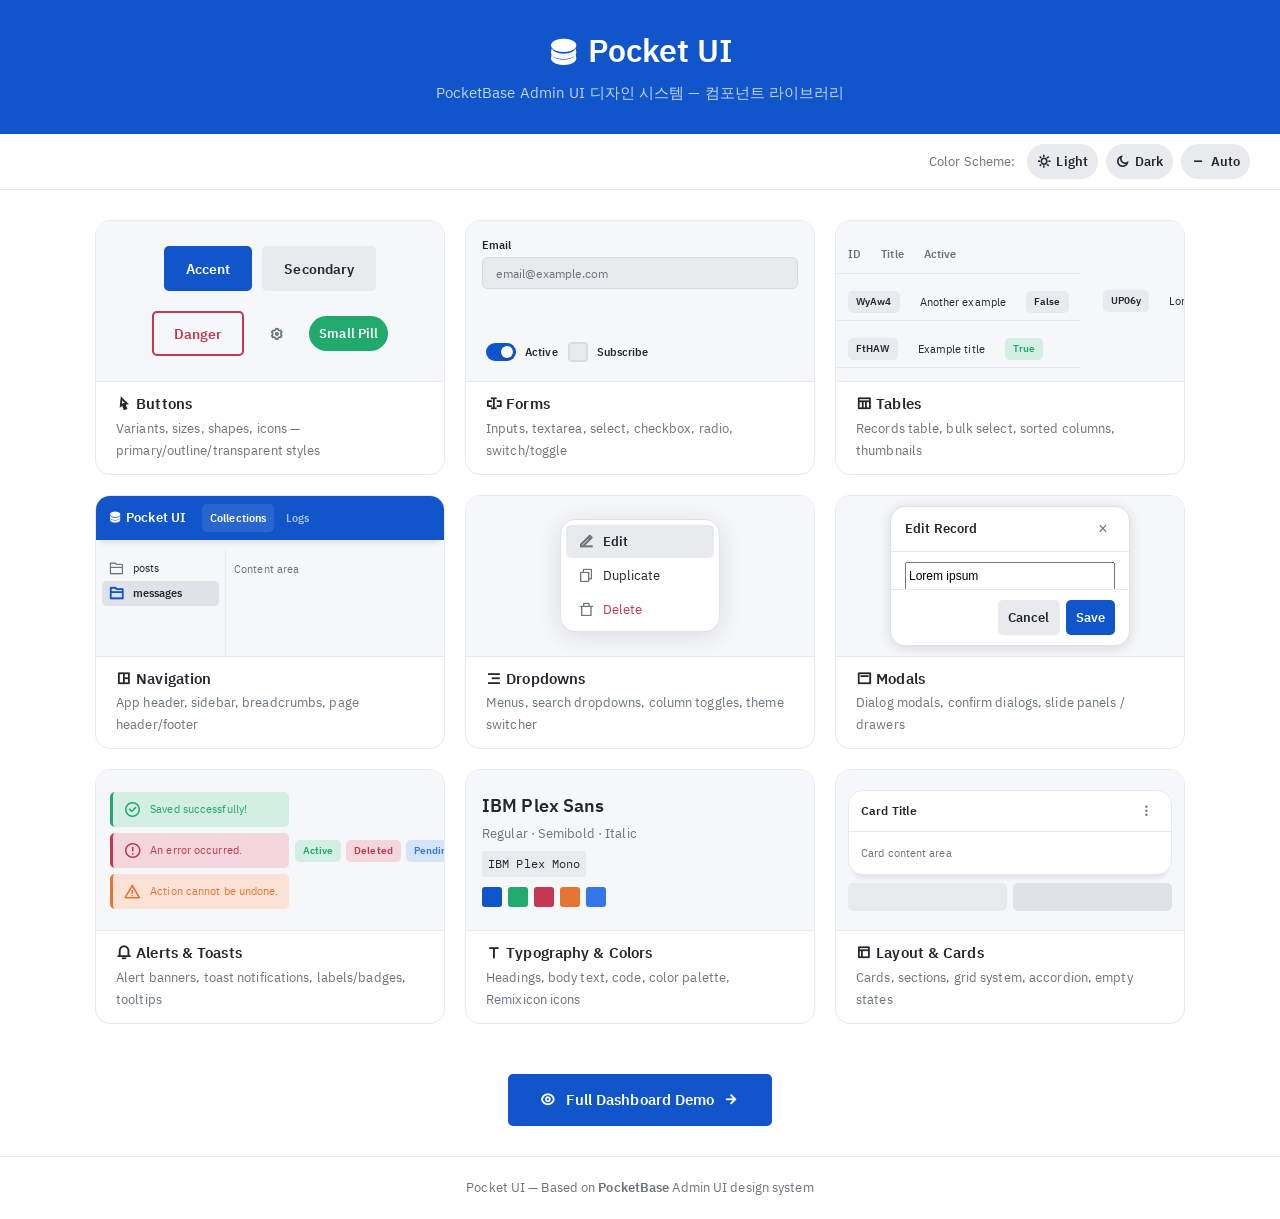
==== commit 3ba9b461: "Add pocket design context for ai dev" ====
--- a/index.html
+++ b/index.html
@@ -3,7 +3,7 @@
 <head>
     <meta charset="UTF-8">
     <meta name="viewport" content="width=device-width, initial-scale=1.0">
-    <title>Pocket UI — Component Library</title>
+    <title>PocketBase Admin UI Design System — Component Library</title>
     <link rel="stylesheet" href="lib/fonts/remixicon/remixicon.css">
     <link rel="stylesheet" href="common.css">
     <link rel="stylesheet" href="components/css/typography.css">
--- a/common.css
+++ b/common.css
@@ -159,8 +159,12 @@
     --linkColor: var(--surfaceTxtColor);
     --linkFocusColor: var(--surfaceTxtColor);
 
+    /* Page background (separate from component surface) */
+    --pageBgColor: var(--surfaceColor);
+
     /* Overlays */
     --modalOverlayColor: #22242a38;
+    --modalShadow: 0 8px 40px rgba(34,36,42,0.18);
     --tooltipTxtColor: #fff;
     --tooltipSurfaceColor: #222424e6;
 
@@ -206,8 +210,10 @@
     --dangerColor: #bb303e;
     --dangerTxtColor: var(--surfaceTxtColor);
     --surfaceDangerColor: color-mix(in srgb, var(--dangerColor), var(--surfaceColor) 45%);
+    --pageBgColor: #000;
     --selectionColor: #ffffff38;
     --modalOverlayColor: #00000073;
+    --modalShadow: 0 8px 40px rgba(0,0,0,0.55);
     --tooltipTxtColor: var(--surfaceTxtColor);
     --boxShadow: 0px 8px 5px -5px #0000004d;
     --leftBoxShadow: -1px 0px 5px 0 #0000004d;
@@ -244,8 +250,10 @@
         --successColor: #27865d;
         --warningColor: #cf4e17;
         --dangerColor: #bb303e;
+        --pageBgColor: #000;
         --selectionColor: #ffffff38;
         --modalOverlayColor: #00000073;
+        --modalShadow: 0 8px 40px rgba(0,0,0,0.55);
         --boxShadow: 0px 8px 5px -5px #0000004d;
         --leftBoxShadow: -1px 0px 5px 0 #0000004d;
         --rightBoxShadow: 1px 0px 5px 0 #0000004d;
@@ -290,7 +298,7 @@
     line-height: var(--lineHeight);
     letter-spacing: 0.1px;
     color: var(--surfaceTxtColor);
-    background: var(--surfaceColor);
+    background: var(--pageBgColor);
     -webkit-font-smoothing: antialiased;
     -moz-osx-font-smoothing: grayscale;
 }
@@ -364,7 +372,7 @@
     display: flex;
     flex-direction: column;
     min-height: 100vh;
-    background: var(--surfaceColor);
+    background: var(--pageBgColor);
 }
 
 .page {
--- a/components/css/dropdowns.css
+++ b/components/css/dropdowns.css
@@ -127,6 +127,14 @@
     outline: none;
 }
 
+/* --- Dropdown Search Empty State --- */
+.dropdown-empty {
+    padding: 8px 12px;
+    font-size: var(--smFontSize);
+    color: var(--surfaceTxtHintColor);
+    text-align: center;
+}
+
 /* --- Popover trigger --- */
 [popovertarget] {
     position: relative;
--- a/components/css/modals.css
+++ b/components/css/modals.css
@@ -32,8 +32,9 @@
     max-width: var(--smWrapperWidth);
     max-height: calc(100vh - var(--spacing) * 2);
     background: var(--surfaceColor);
+    border: 1px solid var(--surfaceAlt3Color);
     border-radius: var(--lgBorderRadius);
-    box-shadow: 0 8px 40px rgba(34,36,42,0.18);
+    box-shadow: var(--modalShadow);
     animation: modalIn var(--modalAnimationSpeed) ease;
     overflow: hidden;
 }
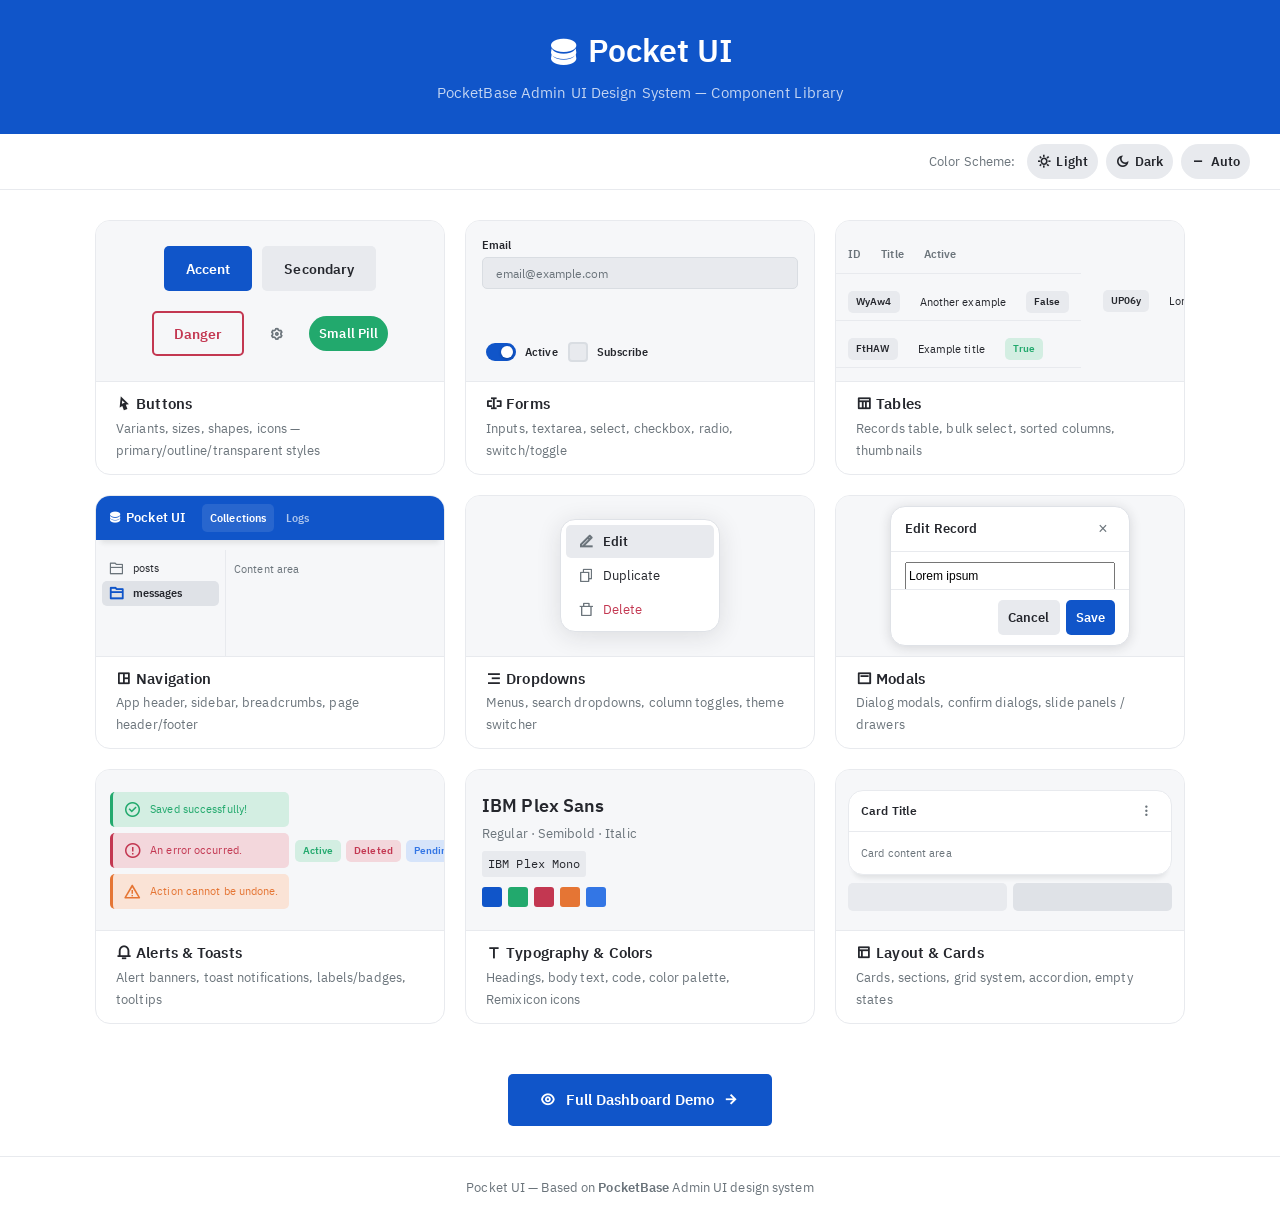
==== commit 92c3d897: "Edit Header Title Text" ====
--- a/index.html
+++ b/index.html
@@ -94,7 +94,7 @@
 
 <div class="hero">
     <h1><i class="ri-database-2-fill" aria-hidden="true" style="vertical-align:middle;margin-right:8px;"></i>Pocket UI</h1>
-    <p>PocketBase Admin UI 디자인 시스템 — 컴포넌트 라이브러리</p>
+    <p>PocketBase Admin UI Design System — Component Library</p>
 </div>
 
 <div class="theme-bar">
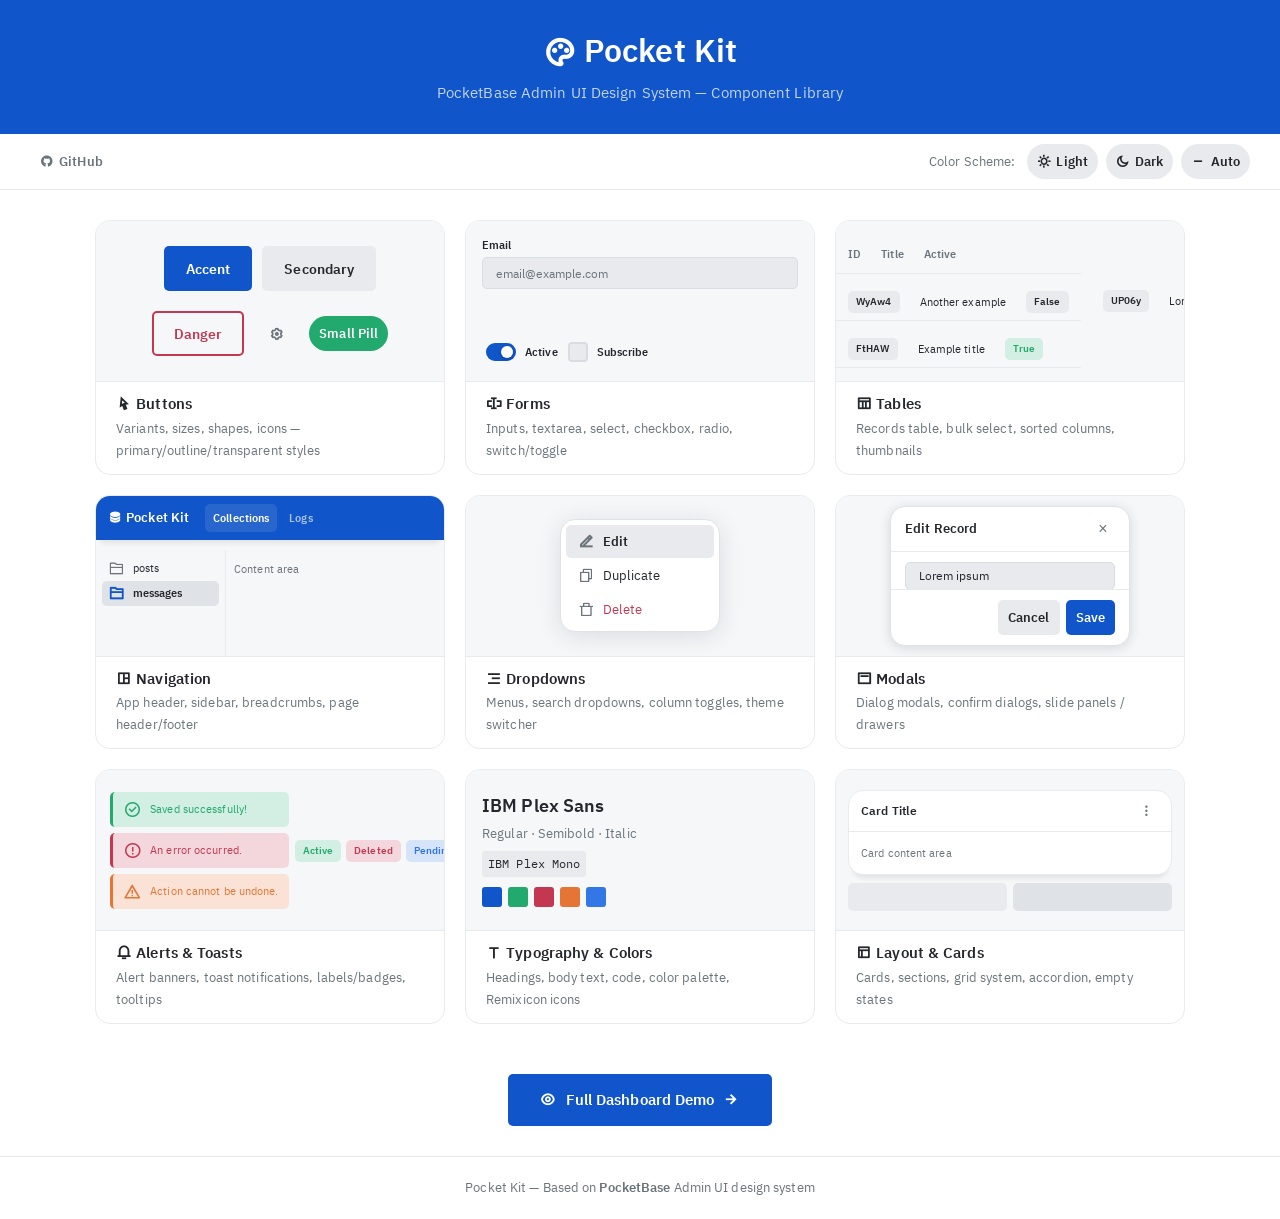
==== commit 39bb2350: "Rename Pocket UI > Pocket Kit" ====
--- a/index.html
+++ b/index.html
@@ -93,11 +93,15 @@
 <body>
 
 <div class="hero">
-    <h1><i class="ri-database-2-fill" aria-hidden="true" style="vertical-align:middle;margin-right:8px;"></i>Pocket UI</h1>
+    <h1><i class="ri-palette-line" aria-hidden="true" style="vertical-align:middle;margin-right:8px;"></i>Pocket Kit</h1>
     <p>PocketBase Admin UI Design System — Component Library</p>
 </div>
 
 <div class="theme-bar">
+    <a href="https://github.com/jeff-bae/pocket-kit" target="_blank" rel="noopener" class="btn sm pill transparent secondary">
+        <i class="ri-github-fill"></i> GitHub
+    </a>
+    <div style="flex:1;"></div>
     <span>Color Scheme:</span>
     <button class="btn sm pill secondary" data-theme-btn="light">
         <i class="ri-sun-line"></i> Light
@@ -183,7 +187,7 @@
     <a href="pages/navigation.html" class="component-card">
         <div class="card-preview" style="padding:0; flex-direction:column; align-items:stretch; justify-content:flex-start;">
             <header class="app-header accent-surface" style="height:44px; padding:0 12px; flex-shrink:0;">
-                <span style="color:#fff; font-weight:600; font-size:13px;"><i class="ri-database-2-fill" style="margin-right:4px;"></i>Pocket UI</span>
+                <span style="color:#fff; font-weight:600; font-size:13px;"><i class="ri-database-2-fill" style="margin-right:4px;"></i>Pocket Kit</span>
                 <div style="display:flex; gap:4px; margin-left:8px;">
                     <span class="header-link active" style="height:28px; padding:0 8px; font-size:11px;">Collections</span>
                     <span class="header-link" style="height:28px; padding:0 8px; font-size:11px;">Logs</span>
@@ -231,7 +235,7 @@
                     <button class="modal-close-btn" style="width:24px;height:24px;font-size:16px;">×</button>
                 </div>
                 <div class="modal-content" style="padding:10px 14px;">
-                    <input type="text" value="Lorem ipsum" style="font-size:12px; height:28px; width:100%;">
+                    <input type="text" class="input" value="Lorem ipsum" style="font-size:12px; height:28px; width:100%;">
                 </div>
                 <div class="modal-footer" style="padding:10px 14px; gap:6px;">
                     <button class="btn sm secondary">Cancel</button>
@@ -325,7 +329,7 @@
 </div>
 
 <footer style="text-align:center; padding: var(--smSpacing); border-top: 1px solid var(--surfaceAlt2Color); color: var(--surfaceTxtHintColor); font-size: var(--smFontSize);">
-    Pocket UI — Based on <strong>PocketBase</strong> Admin UI design system
+    Pocket Kit — Based on <strong>PocketBase</strong> Admin UI design system
 </footer>
 
 <script src="components/js/theme.js"></script>
--- a/common.css
+++ b/common.css
@@ -1,5 +1,5 @@
 /* =========================================================
-   Pocket UI — common.css
+   Pocket Kit — common.css
    Design system based on PocketBase Admin UI
    ========================================================= */
 
--- a/components/css/typography.css
+++ b/components/css/typography.css
@@ -1,5 +1,5 @@
 /* =========================================================
-   Pocket UI — typography.css
+   Pocket Kit — typography.css
    ========================================================= */
 
 /* --- Text Size --- */
--- a/components/css/buttons.css
+++ b/components/css/buttons.css
@@ -1,5 +1,5 @@
 /* =========================================================
-   Pocket UI — buttons.css
+   Pocket Kit — buttons.css
    ========================================================= */
 
 .btn {
--- a/components/css/forms.css
+++ b/components/css/forms.css
@@ -1,5 +1,5 @@
 /* =========================================================
-   Pocket UI — forms.css
+   Pocket Kit — forms.css
    ========================================================= */
 
 /* --- Field Wrapper --- */
--- a/components/css/navigation.css
+++ b/components/css/navigation.css
@@ -1,5 +1,5 @@
 /* =========================================================
-   Pocket UI — navigation.css
+   Pocket Kit — navigation.css
    ========================================================= */
 
 /* --- App Header --- */
--- a/components/css/dropdowns.css
+++ b/components/css/dropdowns.css
@@ -1,5 +1,5 @@
 /* =========================================================
-   Pocket UI — dropdowns.css
+   Pocket Kit — dropdowns.css
    ========================================================= */
 
 /* --- Dropdown Container --- */
--- a/components/css/tables.css
+++ b/components/css/tables.css
@@ -1,5 +1,5 @@
 /* =========================================================
-   Pocket UI — tables.css
+   Pocket Kit — tables.css
    ========================================================= */
 
 /* --- Table Wrapper --- */
--- a/components/css/modals.css
+++ b/components/css/modals.css
@@ -1,5 +1,5 @@
 /* =========================================================
-   Pocket UI — modals.css
+   Pocket Kit — modals.css
    ========================================================= */
 
 /* --- Overlay --- */
--- a/components/css/alerts.css
+++ b/components/css/alerts.css
@@ -1,5 +1,5 @@
 /* =========================================================
-   Pocket UI — alerts.css
+   Pocket Kit — alerts.css
    ========================================================= */
 
 /* --- Alert --- */
--- a/components/css/loader.css
+++ b/components/css/loader.css
@@ -1,5 +1,5 @@
 /* =========================================================
-   Pocket UI — loader.css
+   Pocket Kit — loader.css
    ========================================================= */
 
 /* --- Spinner Loader --- */
--- a/components/css/layout.css
+++ b/components/css/layout.css
@@ -1,5 +1,5 @@
 /* =========================================================
-   Pocket UI — layout.css
+   Pocket Kit — layout.css
    Card, Section, Grid layout components
    ========================================================= */
 
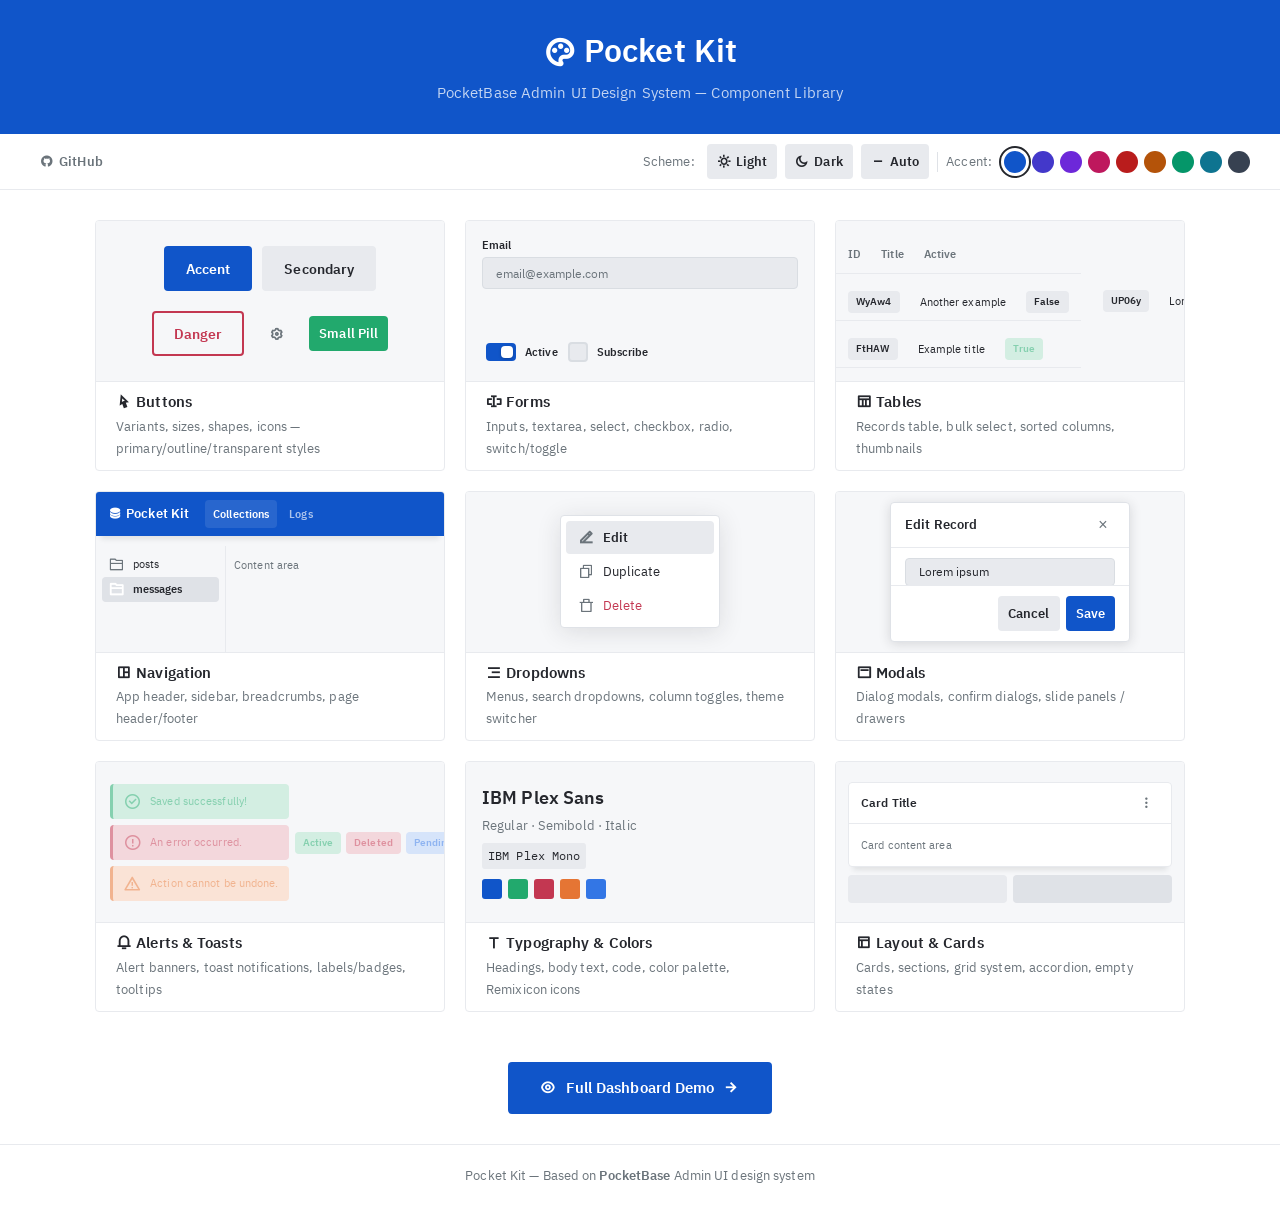
==== commit 341d2aa0: "테마 방안 추가" ====
--- a/index.html
+++ b/index.html
@@ -16,6 +16,7 @@
     <link rel="stylesheet" href="components/css/alerts.css">
     <link rel="stylesheet" href="components/css/loader.css">
     <link rel="stylesheet" href="components/css/layout.css">
+    <link rel="stylesheet" href="themes.css">
     <style>
         .hero {
             background: var(--accentColor);
@@ -88,6 +89,36 @@
             color: var(--surfaceTxtHintColor);
             margin-right: 4px;
         }
+        .theme-separator {
+            width: 1px;
+            height: 20px;
+            background: var(--surfaceAlt3Color);
+            flex-shrink: 0;
+        }
+        .accent-swatches {
+            display: flex;
+            align-items: center;
+            gap: 6px;
+        }
+        .accent-swatch {
+            width: 22px;
+            height: 22px;
+            border-radius: 50%;
+            border: none;
+            cursor: pointer;
+            padding: 0;
+            flex-shrink: 0;
+            transition: transform var(--animationSpeed), outline-offset var(--animationSpeed);
+            outline: 2px solid transparent;
+            outline-offset: 0px;
+        }
+        .accent-swatch:hover {
+            transform: scale(1.18);
+        }
+        .accent-swatch.active {
+            outline-color: var(--surfaceTxtColor);
+            outline-offset: 3px;
+        }
     </style>
 </head>
 <body>
@@ -102,7 +133,7 @@
         <i class="ri-github-fill"></i> GitHub
     </a>
     <div style="flex:1;"></div>
-    <span>Color Scheme:</span>
+    <span>Scheme:</span>
     <button class="btn sm pill secondary" data-theme-btn="light">
         <i class="ri-sun-line"></i> Light
     </button>
@@ -112,6 +143,19 @@
     <button class="btn sm pill secondary" data-theme-btn="auto">
         <i class="ri-subtract-line"></i> Auto
     </button>
+    <div class="theme-separator"></div>
+    <span>Accent:</span>
+    <div class="accent-swatches">
+        <button class="accent-swatch" data-accent-btn="blue"    style="background:#1055c9" title="Blue"></button>
+        <button class="accent-swatch" data-accent-btn="indigo"  style="background:#4338ca" title="Indigo"></button>
+        <button class="accent-swatch" data-accent-btn="violet"  style="background:#6d28d9" title="Violet"></button>
+        <button class="accent-swatch" data-accent-btn="rose"    style="background:#be185d" title="Rose"></button>
+        <button class="accent-swatch" data-accent-btn="crimson" style="background:#b91c1c" title="Crimson"></button>
+        <button class="accent-swatch" data-accent-btn="amber"   style="background:#b45309" title="Amber"></button>
+        <button class="accent-swatch" data-accent-btn="emerald" style="background:#059669" title="Emerald"></button>
+        <button class="accent-swatch" data-accent-btn="teal"    style="background:#0e7490" title="Teal"></button>
+        <button class="accent-swatch" data-accent-btn="slate"   style="background:#374151" title="Slate"></button>
+    </div>
 </div>
 
 <div class="components-grid">
--- a/common.css
+++ b/common.css
@@ -55,8 +55,9 @@
     /* Spacing */
     --spacing: 30px;
     --smSpacing: 20px;
+    --xsSpacing: 10px;
     --sidebarSpacing: 14px;
-    --tableSpacing: 12px;
+    --tableSpacing: 10px;
     --siblingSpacing: 8px;
     --gridGap: 20px;
 
@@ -64,8 +65,9 @@
     --btnHeight: 45px;
     --smBtnHeight: 35px;
     --lgBtnHeight: 52px;
-    --borderRadius: 5px;
-    --lgBorderRadius: 15px;
+    --xsBtnHeight: 20px;
+    --borderRadius: 4px;
+    --lgBorderRadius: 4px;
     --inputPadding: 13px;
     --inputBorderRadius: var(--borderRadius);
     --checkboxSize: 20px;
@@ -163,7 +165,7 @@
     --pageBgColor: var(--surfaceColor);
 
     /* Overlays */
-    --modalOverlayColor: #22242a38;
+    --modalOverlayColor: #a8a8a873;
     --modalShadow: 0 8px 40px rgba(34,36,42,0.18);
     --tooltipTxtColor: #fff;
     --tooltipSurfaceColor: #222424e6;
@@ -192,11 +194,12 @@
     --surfaceAlt3Color: color-mix(in srgb, var(--surfaceColor), white 12%);
     --surfaceAlt4Color: color-mix(in srgb, var(--surfaceColor), white 14%);
     --surfaceAlt5Color: color-mix(in srgb, var(--surfaceColor), white 16%);
-    --primaryColor: #161616;
-    --primaryTxtColor: var(--surfaceTxtColor);
+    --accentColor: #105ce3;
+    --primaryColor: #595959;
+    --primaryTxtColor: #fff;
     --primaryTxtHintColor: color-mix(in srgb, var(--primaryTxtColor), transparent 35%);
     --primaryTxtDisabledColor: color-mix(in srgb, var(--primaryTxtColor), transparent 50%);
-    --secondaryColor: var(--surfaceAlt2Color);
+    --secondaryColor: color-mix(in srgb, var(--surfaceColor), white 14%);
     --secondaryTxtColor: var(--surfaceTxtColor);
     --infoColor: #4273bd;
     --infoTxtColor: var(--surfaceTxtColor);
@@ -210,9 +213,10 @@
     --dangerColor: #bb303e;
     --dangerTxtColor: var(--surfaceTxtColor);
     --surfaceDangerColor: color-mix(in srgb, var(--dangerColor), var(--surfaceColor) 45%);
+    --surfaceAccentColor: color-mix(in srgb, var(--accentColor), var(--surfaceColor) 55%);
     --pageBgColor: #000;
     --selectionColor: #ffffff38;
-    --modalOverlayColor: #00000073;
+    --modalOverlayColor: #a8a8a873;
     --modalShadow: 0 8px 40px rgba(0,0,0,0.55);
     --tooltipTxtColor: var(--surfaceTxtColor);
     --boxShadow: 0px 8px 5px -5px #0000004d;
@@ -242,17 +246,19 @@
         --surfaceAlt3Color: color-mix(in srgb, var(--surfaceColor), white 12%);
         --surfaceAlt4Color: color-mix(in srgb, var(--surfaceColor), white 14%);
         --surfaceAlt5Color: color-mix(in srgb, var(--surfaceColor), white 16%);
-        --primaryColor: #161616;
-        --primaryTxtColor: var(--surfaceTxtColor);
-        --secondaryColor: var(--surfaceAlt2Color);
+        --accentColor: #105ce3;
+        --primaryColor: #595959;
+        --primaryTxtColor: #fff;
+        --secondaryColor: color-mix(in srgb, var(--surfaceColor), white 14%);
         --secondaryTxtColor: var(--surfaceTxtColor);
         --infoColor: #4273bd;
         --successColor: #27865d;
         --warningColor: #cf4e17;
         --dangerColor: #bb303e;
+        --surfaceAccentColor: color-mix(in srgb, var(--accentColor), var(--surfaceColor) 55%);
         --pageBgColor: #000;
         --selectionColor: #ffffff38;
-        --modalOverlayColor: #00000073;
+        --modalOverlayColor: #a8a8a873;
         --modalShadow: 0 8px 40px rgba(0,0,0,0.55);
         --boxShadow: 0px 8px 5px -5px #0000004d;
         --leftBoxShadow: -1px 0px 5px 0 #0000004d;
@@ -360,11 +366,18 @@
     background: transparent;
 }
 ::-webkit-scrollbar-thumb {
-    border-radius: 10px;
+    border-radius: 4px;
     background: var(--surfaceAlt3Color);
 }
 ::-webkit-scrollbar-thumb:hover {
     background: var(--surfaceAlt5Color);
+}
+
+:is([data-color-scheme="dark"], [data-color-scheme="auto"]) ::-webkit-scrollbar-thumb {
+    background: color-mix(in srgb, var(--surfaceColor), white 30%);
+}
+:is([data-color-scheme="dark"], [data-color-scheme="auto"]) ::-webkit-scrollbar-thumb:hover {
+    background: color-mix(in srgb, var(--surfaceColor), white 45%);
 }
 
 /* --- Layout --- */
--- a/components/css/typography.css
+++ b/components/css/typography.css
@@ -53,6 +53,13 @@
 .txt-info      { color: var(--infoColor) !important; }
 .txt-white     { color: #fff !important; }
 
+/* --- Dark mode: txt-* colors lightened for readability --- */
+:is([data-color-scheme="dark"], [data-color-scheme="auto"]) .txt-accent  { color: color-mix(in srgb, var(--accentColor),  white 45%) !important; }
+:is([data-color-scheme="dark"], [data-color-scheme="auto"]) .txt-success { color: color-mix(in srgb, var(--successColor), white 45%) !important; }
+:is([data-color-scheme="dark"], [data-color-scheme="auto"]) .txt-danger  { color: color-mix(in srgb, var(--dangerColor),  white 45%) !important; }
+:is([data-color-scheme="dark"], [data-color-scheme="auto"]) .txt-warning { color: color-mix(in srgb, var(--warningColor), white 45%) !important; }
+:is([data-color-scheme="dark"], [data-color-scheme="auto"]) .txt-info    { color: color-mix(in srgb, var(--infoColor),    white 45%) !important; }
+
 /* --- Labels / Badges --- */
 .label {
     display: inline-flex;
@@ -75,6 +82,13 @@
 .label.accent   { background: var(--surfaceAccentColor);  color: var(--accentColor); }
 .label.primary  { background: var(--primaryColor);        color: var(--primaryTxtColor); }
 
+/* --- Dark mode: label text lightened for readability --- */
+:is([data-color-scheme="dark"], [data-color-scheme="auto"]) .label.success { color: color-mix(in srgb, var(--successColor), white 45%); }
+:is([data-color-scheme="dark"], [data-color-scheme="auto"]) .label.danger  { color: color-mix(in srgb, var(--dangerColor),  white 45%); }
+:is([data-color-scheme="dark"], [data-color-scheme="auto"]) .label.warning { color: color-mix(in srgb, var(--warningColor), white 45%); }
+:is([data-color-scheme="dark"], [data-color-scheme="auto"]) .label.info    { color: color-mix(in srgb, var(--infoColor),    white 45%); }
+:is([data-color-scheme="dark"], [data-color-scheme="auto"]) .label.accent  { color: color-mix(in srgb, var(--accentColor),  white 45%); }
+
 /* --- Link Variants --- */
 .link-faded {
     opacity: 0.5;
--- a/components/css/buttons.css
+++ b/components/css/buttons.css
@@ -56,6 +56,15 @@
 }
 
 /* --- Sizes --- */
+.btn.xs {
+    --circleSize: 20px;
+    height: 20px;
+    padding: 0 5px;
+    font-size: 11px;
+    gap: 3px;
+    border-width: 1px;
+}
+
 .btn.sm {
     --circleSize: var(--smBtnHeight);
     height: var(--smBtnHeight);
@@ -82,7 +91,7 @@
 }
 
 .btn.pill {
-    border-radius: 30px;
+    border-radius: 4px;
 }
 
 .btn.block {
@@ -183,6 +192,13 @@
     animation: rotate var(--loaderAnimationSpeed) linear infinite;
 }
 
+/* --- Dark mode: secondary hover goes lighter, not darker --- */
+[data-color-scheme="dark"] .btn.secondary,
+[data-color-scheme="auto"] .btn.secondary {
+    --btnHoverColor: color-mix(in srgb, var(--btnColor), white 12%);
+    --btnActiveColor: color-mix(in srgb, var(--btnColor), white 20%);
+}
+
 /* --- Next / Arrow button --- */
 .btn.next i {
     will-change: transform;
--- a/components/css/forms.css
+++ b/components/css/forms.css
@@ -231,6 +231,8 @@
     border-top: none;
     border-left: none;
     transform: rotate(45deg) translateY(-1px);
+    margin-left: -1px;
+    margin-top: -1px;
 }
 
 .field input[type="radio"]:checked::after {
@@ -257,7 +259,7 @@
     --thumbSize: 16px;
     width: var(--switchW);
     height: var(--switchH);
-    border-radius: var(--switchH);
+    border-radius: 4px;
     border: none;
     background: var(--surfaceAlt3Color);
     cursor: pointer;
@@ -277,7 +279,7 @@
     display: block;
     width: var(--thumbSize);
     height: var(--thumbSize);
-    border-radius: 50%;
+    border-radius: 4px;
     background: #fff;
     position: absolute;
     top: 50%;
@@ -299,7 +301,7 @@
     width: var(--thumbSize);
     height: var(--thumbSize);
     background: #fff;
-    border-radius: 50%;
+    border-radius: 4px;
 }
 
 input[type="checkbox"].switch.sm {
@@ -332,9 +334,42 @@
     transform: translateY(-50%);
     color: var(--surfaceTxtHintColor);
     pointer-events: none;
-}
-.input-icon input {
-    padding-left: calc(var(--inputPadding) + 22px);
+    font-size: 16px;
+}
+.input-icon input,
+.field.input-icon input:not([type="checkbox"]):not([type="radio"]) {
+    padding-left: 35px;
+}
+
+/* --- Size modifiers: regular fields (input + select) --- */
+.field.sm:not(.input-icon) input:not([type="checkbox"]):not([type="radio"]),
+.field.sm:not(.input-icon) select {
+    height: var(--smBtnHeight);
+    font-size: var(--smFontSize);
+}
+.field.lg:not(.input-icon) input:not([type="checkbox"]):not([type="radio"]),
+.field.lg:not(.input-icon) select {
+    height: var(--lgBtnHeight);
+    font-size: var(--lgFontSize);
+}
+
+/* --- Size modifiers: icon fields (input only) --- */
+.field.input-icon.sm i { font-size: 14px; }
+.field.input-icon.lg i { font-size: 20px; margin-left: -2px; }
+.field.input-icon.sm input:not([type="checkbox"]):not([type="radio"]) {
+    height: var(--smBtnHeight);
+    font-size: var(--smFontSize);
+    padding-left: 35px;
+}
+.field.input-icon.lg input:not([type="checkbox"]):not([type="radio"]) {
+    height: var(--lgBtnHeight);
+    font-size: var(--lgFontSize);
+    padding-left: 35px;
+}
+
+/* --- Pill variant (rounded) --- */
+.field.pill input:not([type="checkbox"]):not([type="radio"]) {
+    border-radius: 999px;
 }
 
 /* --- Searchbar --- */
@@ -355,7 +390,7 @@
     height: var(--smBtnHeight);
     padding: 0 var(--inputPadding);
     border: 1px solid var(--inputBorderColor);
-    border-radius: 30px;
+    border-radius: 4px;
     background: var(--inputColor);
     color: var(--surfaceTxtColor);
     font-family: var(--fontFamily);
--- a/components/css/navigation.css
+++ b/components/css/navigation.css
@@ -29,6 +29,11 @@
     text-decoration: none;
 }
 
+.logo:hover,
+.logo:focus-visible {
+    text-decoration: none;
+}
+
 .logo img {
     height: 28px;
     width: auto;
@@ -74,7 +79,7 @@
 }
 
 .header-link.active {
-    background: var(--surfaceAlt2Color);
+    background: var(--surfaceAlt5Color);
     color: var(--surfaceTxtColor);
 }
 
@@ -110,6 +115,7 @@
     padding: var(--sidebarSpacing);
     flex: 1;
     overflow: auto;
+    min-height: 0;
 }
 
 .sidebar-search {
@@ -205,6 +211,10 @@
     color: var(--accentColor);
 }
 
+:is([data-color-scheme="dark"], [data-color-scheme="auto"]) .nav-item.active i {
+    color: var(--infoTxtColor);
+}
+
 /* --- Pin Button --- */
 .nav-item .pin {
     opacity: 0;
@@ -226,7 +236,7 @@
 
 /* --- New Collection Button --- */
 .sidebar-content.new-collection {
-    flex: 0;
+    flex: none;
     padding: var(--sidebarSpacing);
     border-top: 1px solid var(--surfaceAlt2Color);
 }
--- a/components/css/tables.css
+++ b/components/css/tables.css
@@ -161,7 +161,7 @@
 .formatted-date {
     display: flex;
     flex-direction: column;
-    gap: 2px;
+    gap: 1px;
     font-size: var(--smFontSize);
 }
 
@@ -172,15 +172,11 @@
 
 .formatted-date .secondary-date {
     color: var(--surfaceTxtHintColor);
-    font-size: 12px;
-}
-
-.formatted-date.short .secondary-date {
-    display: none;
-}
-
-.formatted-date.short:hover .secondary-date {
-    display: block;
+    font-size: 11px;
+}
+
+.formatted-date span {
+    line-height: 13px;
 }
 
 /* --- Thumbnail --- */
--- a/components/css/alerts.css
+++ b/components/css/alerts.css
@@ -42,6 +42,13 @@
     background: var(--surfaceAccentColor);
     color: var(--accentColor);
 }
+
+/* --- Dark mode: alert text lightened for readability --- */
+:is([data-color-scheme="dark"], [data-color-scheme="auto"]) .alert.success { color: color-mix(in srgb, var(--successColor), white 45%); }
+:is([data-color-scheme="dark"], [data-color-scheme="auto"]) .alert.danger  { color: color-mix(in srgb, var(--dangerColor),  white 45%); }
+:is([data-color-scheme="dark"], [data-color-scheme="auto"]) .alert.warning { color: color-mix(in srgb, var(--warningColor), white 45%); }
+:is([data-color-scheme="dark"], [data-color-scheme="auto"]) .alert.info    { color: color-mix(in srgb, var(--infoColor),    white 45%); }
+:is([data-color-scheme="dark"], [data-color-scheme="auto"]) .alert.accent  { color: color-mix(in srgb, var(--accentColor),  white 45%); }
 
 /* --- Toast Notifications --- */
 .toasts-container {
@@ -161,10 +168,16 @@
     to   { opacity: 1; transform: translateY(0); }
 }
 
+@keyframes tooltipInBottom {
+    from { opacity: 0; transform: translateX(-50%) translateY(2px); }
+    to   { opacity: 1; transform: translateX(-50%) translateY(0); }
+}
+
 .tooltip-bottom {
     top: calc(100% + 6px);
     left: 50%;
     transform: translateX(-50%);
+    animation: tooltipInBottom var(--animationSpeed) ease;
 }
 
 [title]:hover .tooltip,
--- a/components/css/loader.css
+++ b/components/css/loader.css
@@ -30,6 +30,12 @@
     border-width: 3px;
 }
 
+/* --- Dark mode: spinner accent lightened --- */
+:is([data-color-scheme="dark"], [data-color-scheme="auto"]) .loader {
+    border-color: var(--surfaceAlt3Color);
+    border-top-color: color-mix(in srgb, var(--accentColor), white 45%);
+}
+
 /* --- Skeleton Loader --- */
 @keyframes shimmer {
     0%   { background-position: -500px 0; }
@@ -59,6 +65,17 @@
 .skeleton-rect     { border-radius: var(--borderRadius); }
 .skeleton-circle   { border-radius: 50%; }
 
+/* --- Dark mode: skeleton shimmer more visible --- */
+:is([data-color-scheme="dark"], [data-color-scheme="auto"]) .skeleton {
+    background: linear-gradient(
+        90deg,
+        var(--surfaceAlt2Color) 25%,
+        var(--surfaceAlt4Color) 50%,
+        var(--surfaceAlt2Color) 75%
+    );
+    background-size: 1000px 100%;
+}
+
 /* --- Overlay Loading State --- */
 .loading-overlay {
     position: absolute;
--- a/components/css/layout.css
+++ b/components/css/layout.css
@@ -100,7 +100,7 @@
 }
 
 .empty-state i {
-    font-size: 48px;
+    font-size: 20px;
     opacity: 0.4;
 }
 
--- a/themes.css
+++ b/themes.css
@@ -0,0 +1,119 @@
+/* =========================================================
+   Pocket Kit — themes.css
+   Accent color themes via data-accent attribute
+   Usage: <html data-accent="emerald">
+   Available: blue (default) | emerald | rose | amber |
+              violet | teal | crimson | indigo | slate
+   ========================================================= */
+
+/* ---- Emerald ---- */
+[data-accent="emerald"] {
+    --accentColor: #059669;
+    --accentTxtColor: #fff;
+}
+[data-color-scheme="dark"][data-accent="emerald"] {
+    --accentColor: #10b981;
+}
+@media (prefers-color-scheme: dark) {
+    [data-color-scheme="auto"][data-accent="emerald"] {
+        --accentColor: #10b981;
+    }
+}
+
+/* ---- Rose ---- */
+[data-accent="rose"] {
+    --accentColor: #be185d;
+    --accentTxtColor: #fff;
+}
+[data-color-scheme="dark"][data-accent="rose"] {
+    --accentColor: #db2777;
+}
+@media (prefers-color-scheme: dark) {
+    [data-color-scheme="auto"][data-accent="rose"] {
+        --accentColor: #db2777;
+    }
+}
+
+/* ---- Amber ---- */
+[data-accent="amber"] {
+    --accentColor: #b45309;
+    --accentTxtColor: #fff;
+}
+[data-color-scheme="dark"][data-accent="amber"] {
+    --accentColor: #d97706;
+}
+@media (prefers-color-scheme: dark) {
+    [data-color-scheme="auto"][data-accent="amber"] {
+        --accentColor: #d97706;
+    }
+}
+
+/* ---- Violet ---- */
+[data-accent="violet"] {
+    --accentColor: #6d28d9;
+    --accentTxtColor: #fff;
+}
+[data-color-scheme="dark"][data-accent="violet"] {
+    --accentColor: #7c3aed;
+}
+@media (prefers-color-scheme: dark) {
+    [data-color-scheme="auto"][data-accent="violet"] {
+        --accentColor: #7c3aed;
+    }
+}
+
+/* ---- Teal ---- */
+[data-accent="teal"] {
+    --accentColor: #0e7490;
+    --accentTxtColor: #fff;
+}
+[data-color-scheme="dark"][data-accent="teal"] {
+    --accentColor: #0891b2;
+}
+@media (prefers-color-scheme: dark) {
+    [data-color-scheme="auto"][data-accent="teal"] {
+        --accentColor: #0891b2;
+    }
+}
+
+/* ---- Crimson ---- */
+[data-accent="crimson"] {
+    --accentColor: #b91c1c;
+    --accentTxtColor: #fff;
+}
+[data-color-scheme="dark"][data-accent="crimson"] {
+    --accentColor: #dc2626;
+}
+@media (prefers-color-scheme: dark) {
+    [data-color-scheme="auto"][data-accent="crimson"] {
+        --accentColor: #dc2626;
+    }
+}
+
+/* ---- Indigo ---- */
+[data-accent="indigo"] {
+    --accentColor: #4338ca;
+    --accentTxtColor: #fff;
+}
+[data-color-scheme="dark"][data-accent="indigo"] {
+    --accentColor: #4f46e5;
+}
+@media (prefers-color-scheme: dark) {
+    [data-color-scheme="auto"][data-accent="indigo"] {
+        --accentColor: #4f46e5;
+    }
+}
+
+/* ---- Slate ---- */
+[data-accent="slate"] {
+    --accentColor: #374151;
+    --accentTxtColor: #fff;
+}
+[data-color-scheme="dark"][data-accent="slate"] {
+    --accentColor: #4b5563;
+}
+@media (prefers-color-scheme: dark) {
+    [data-color-scheme="auto"][data-accent="slate"] {
+        --accentColor: #4b5563;
+    }
+}
